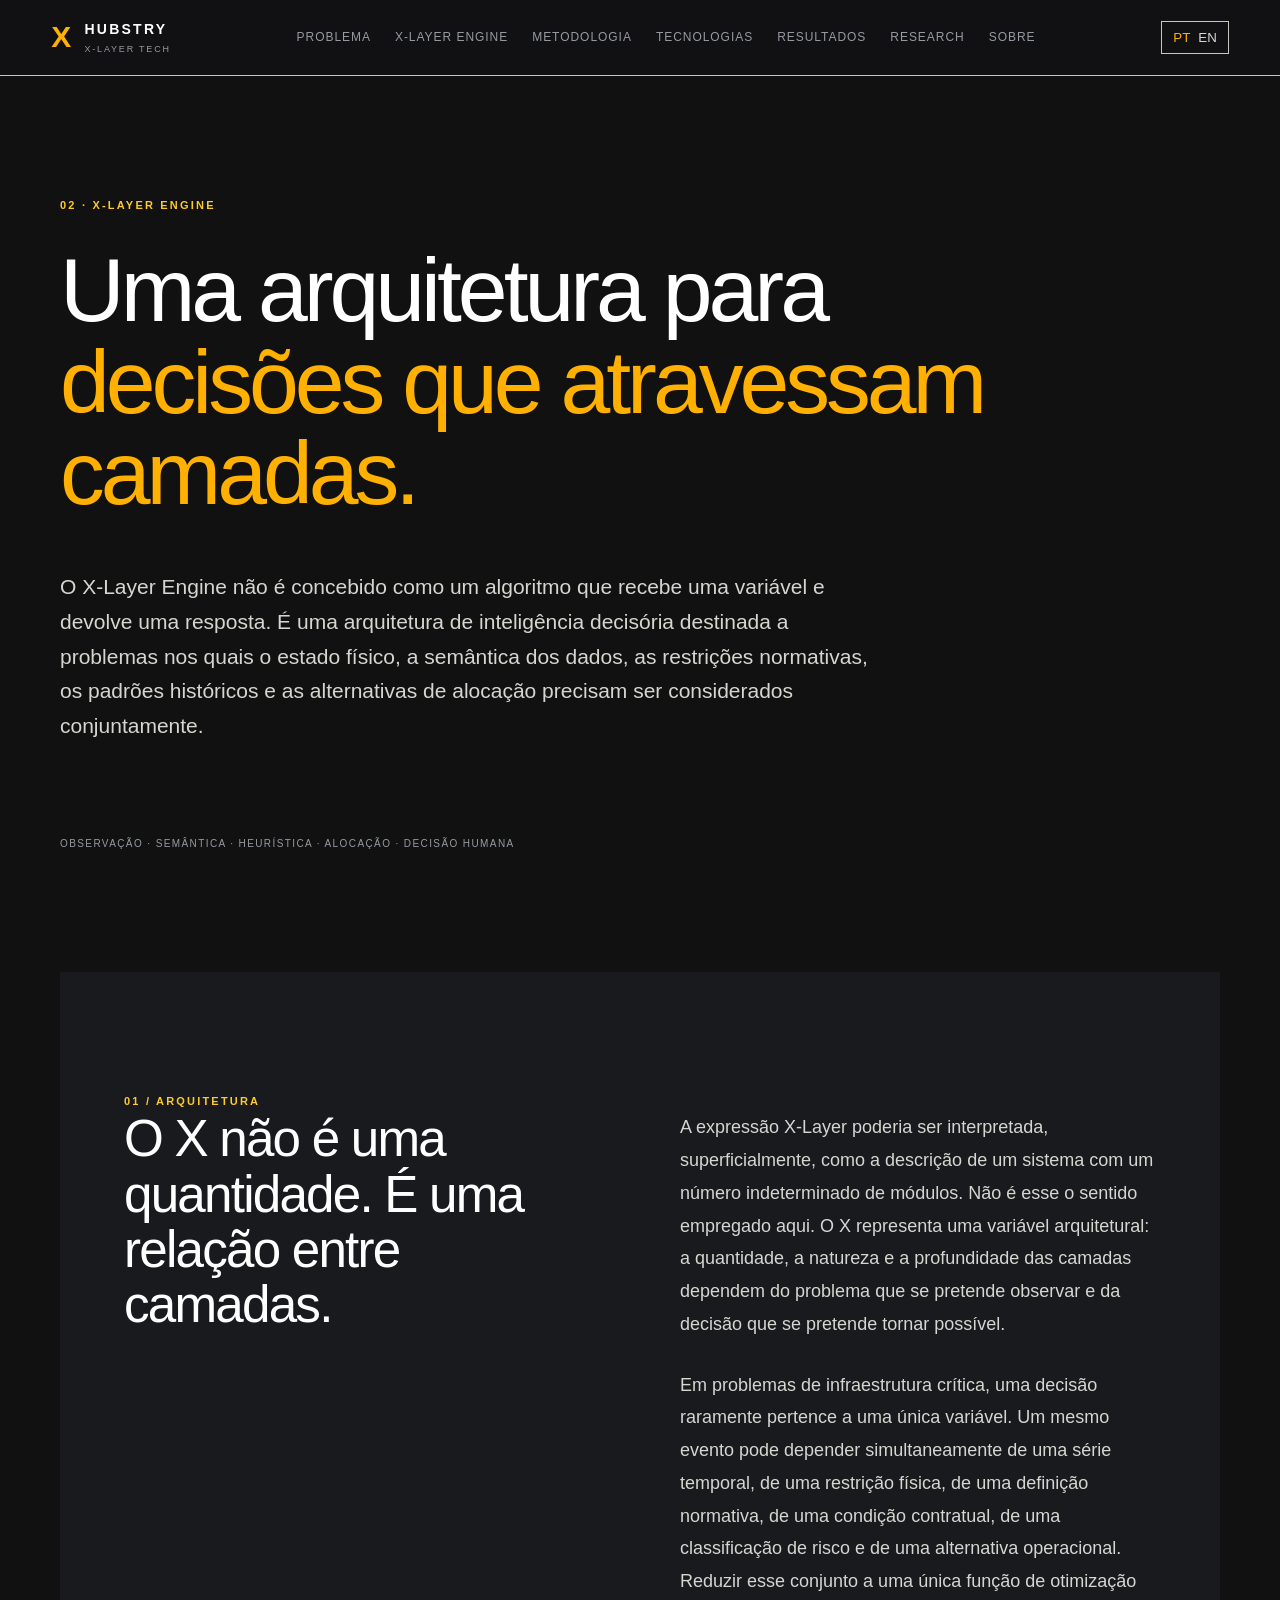
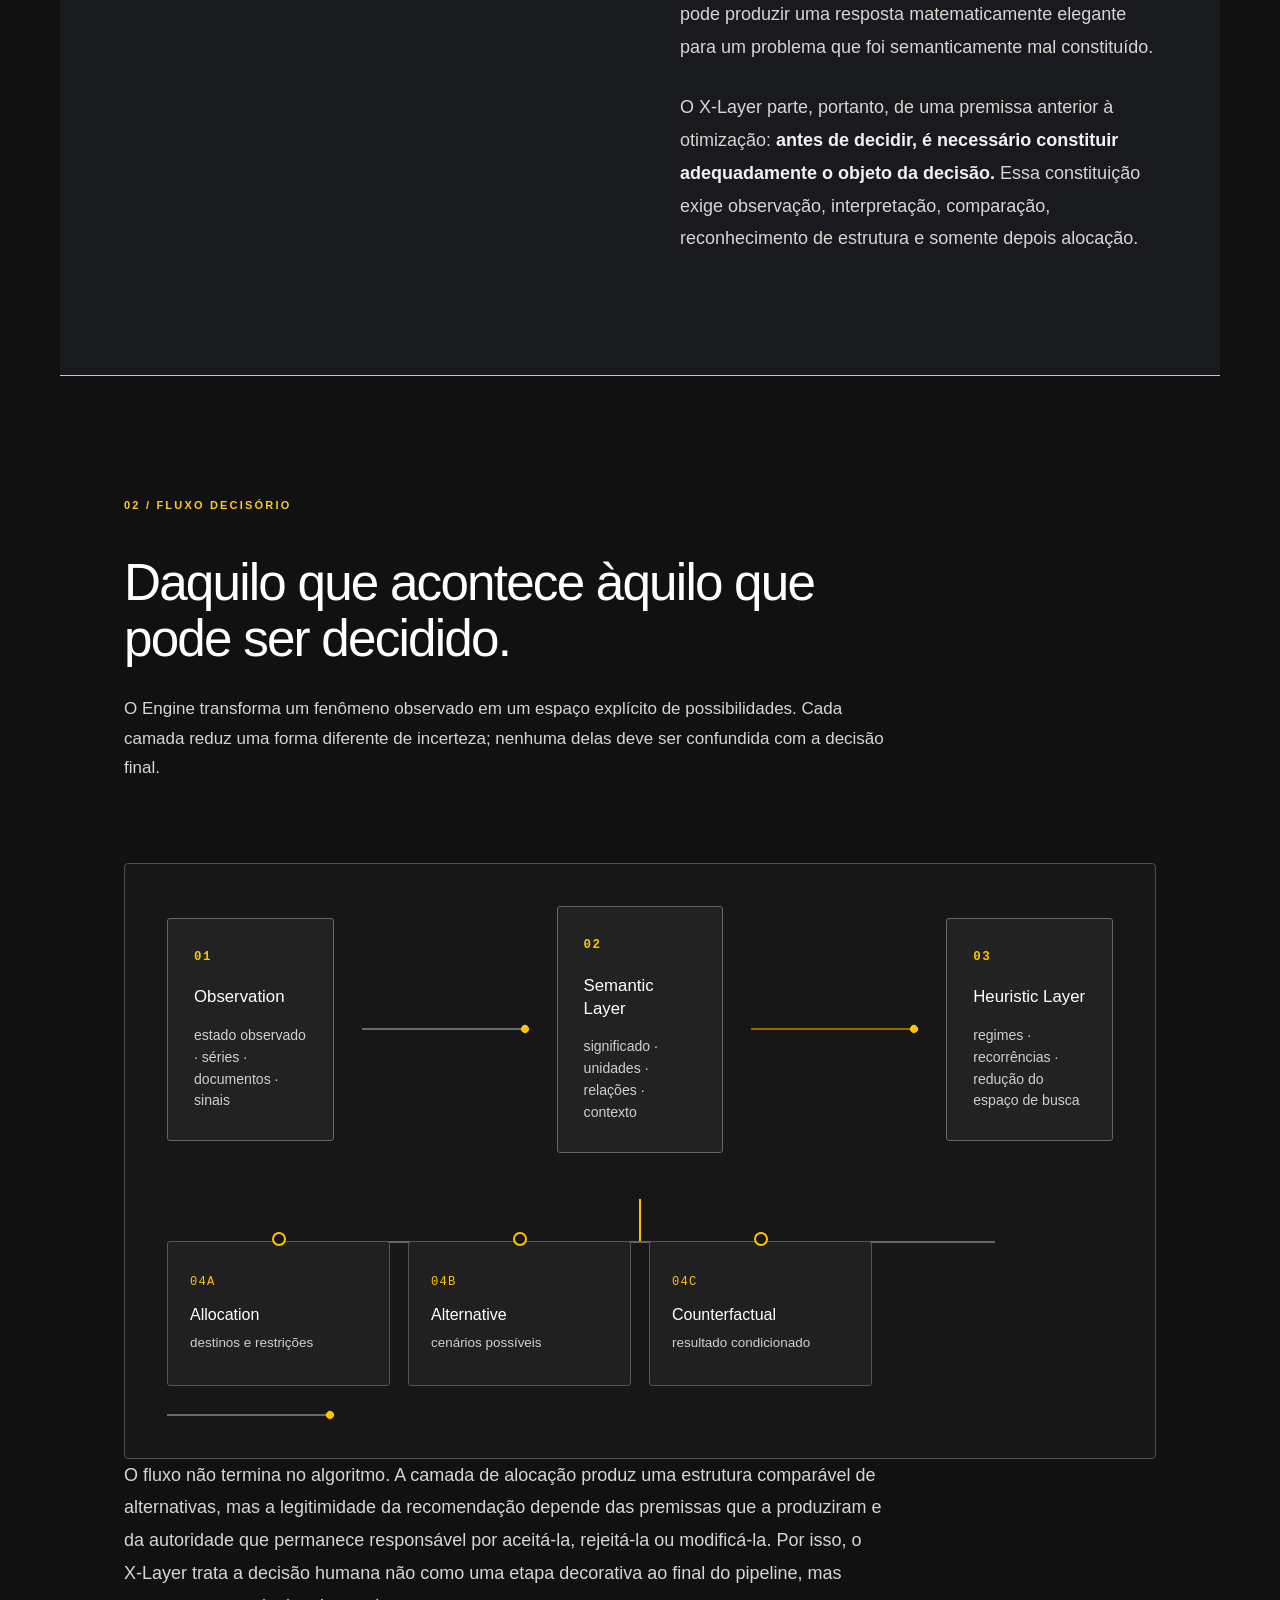
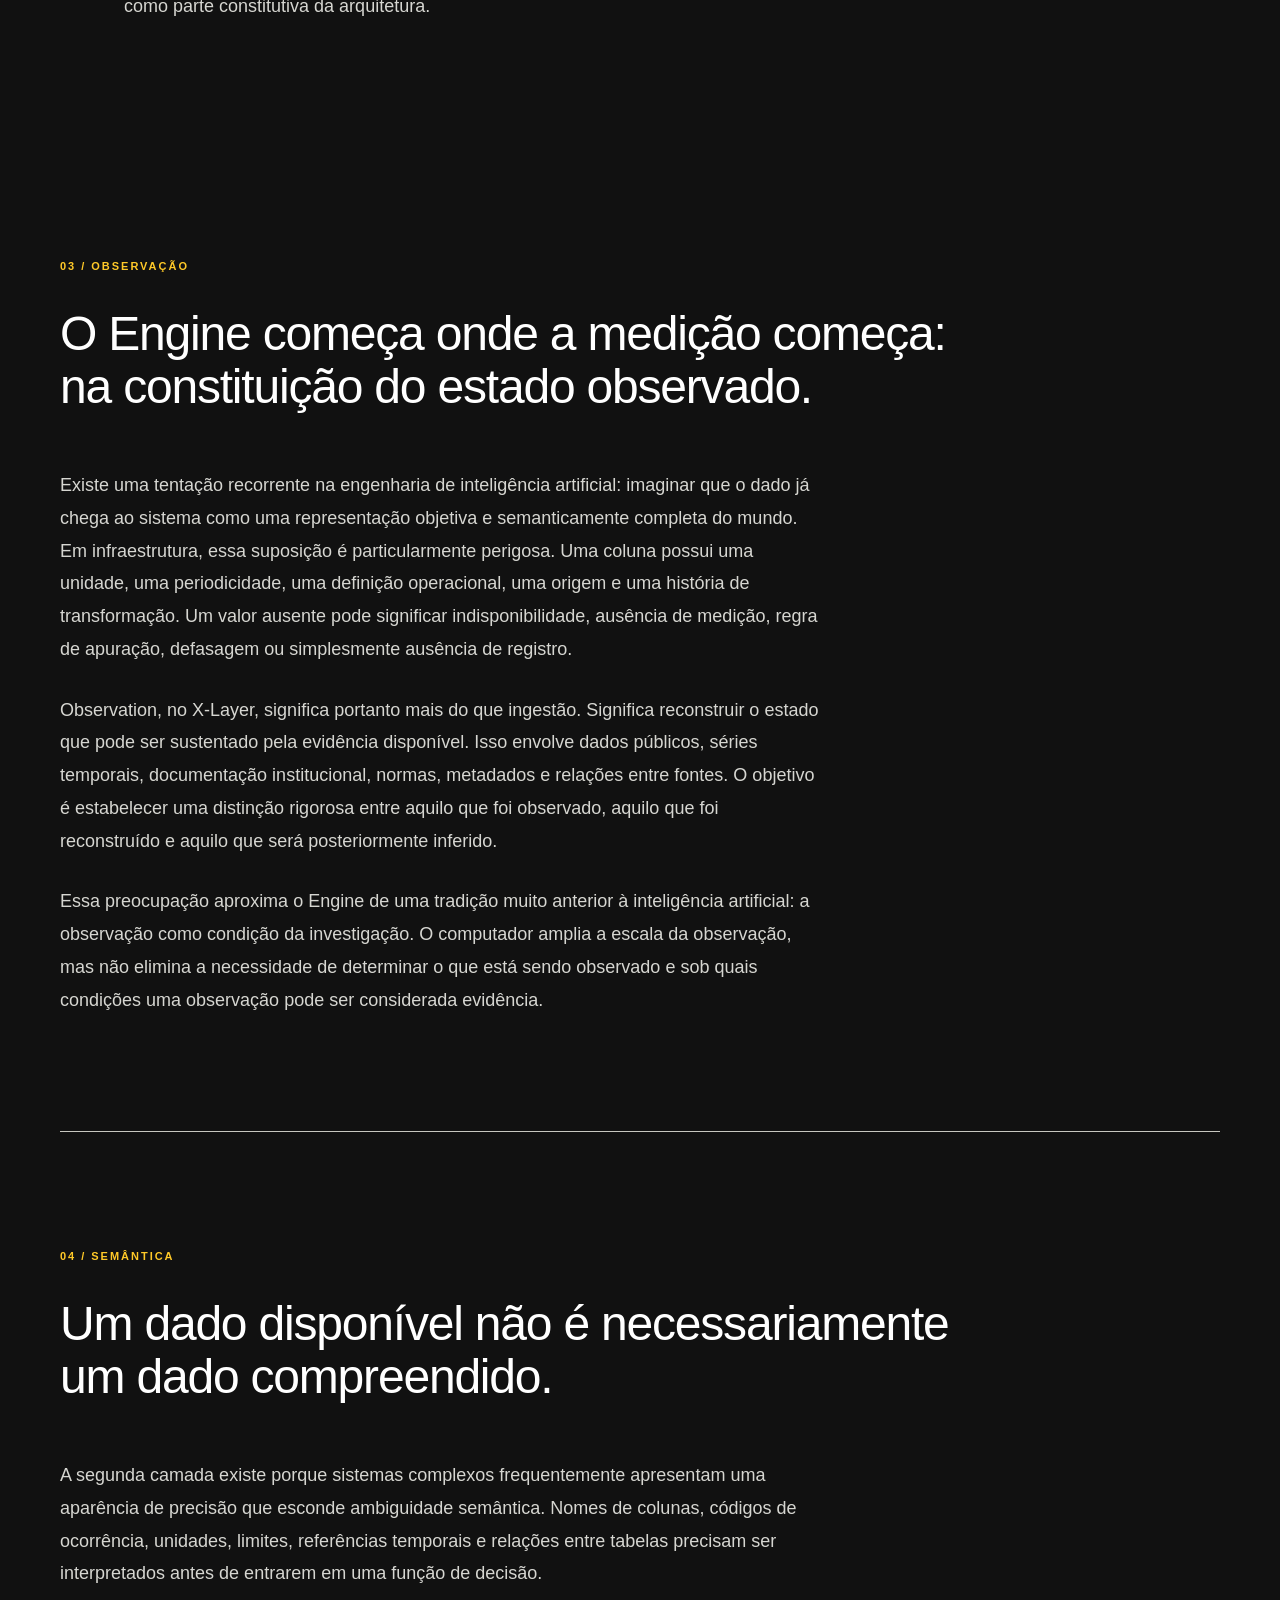
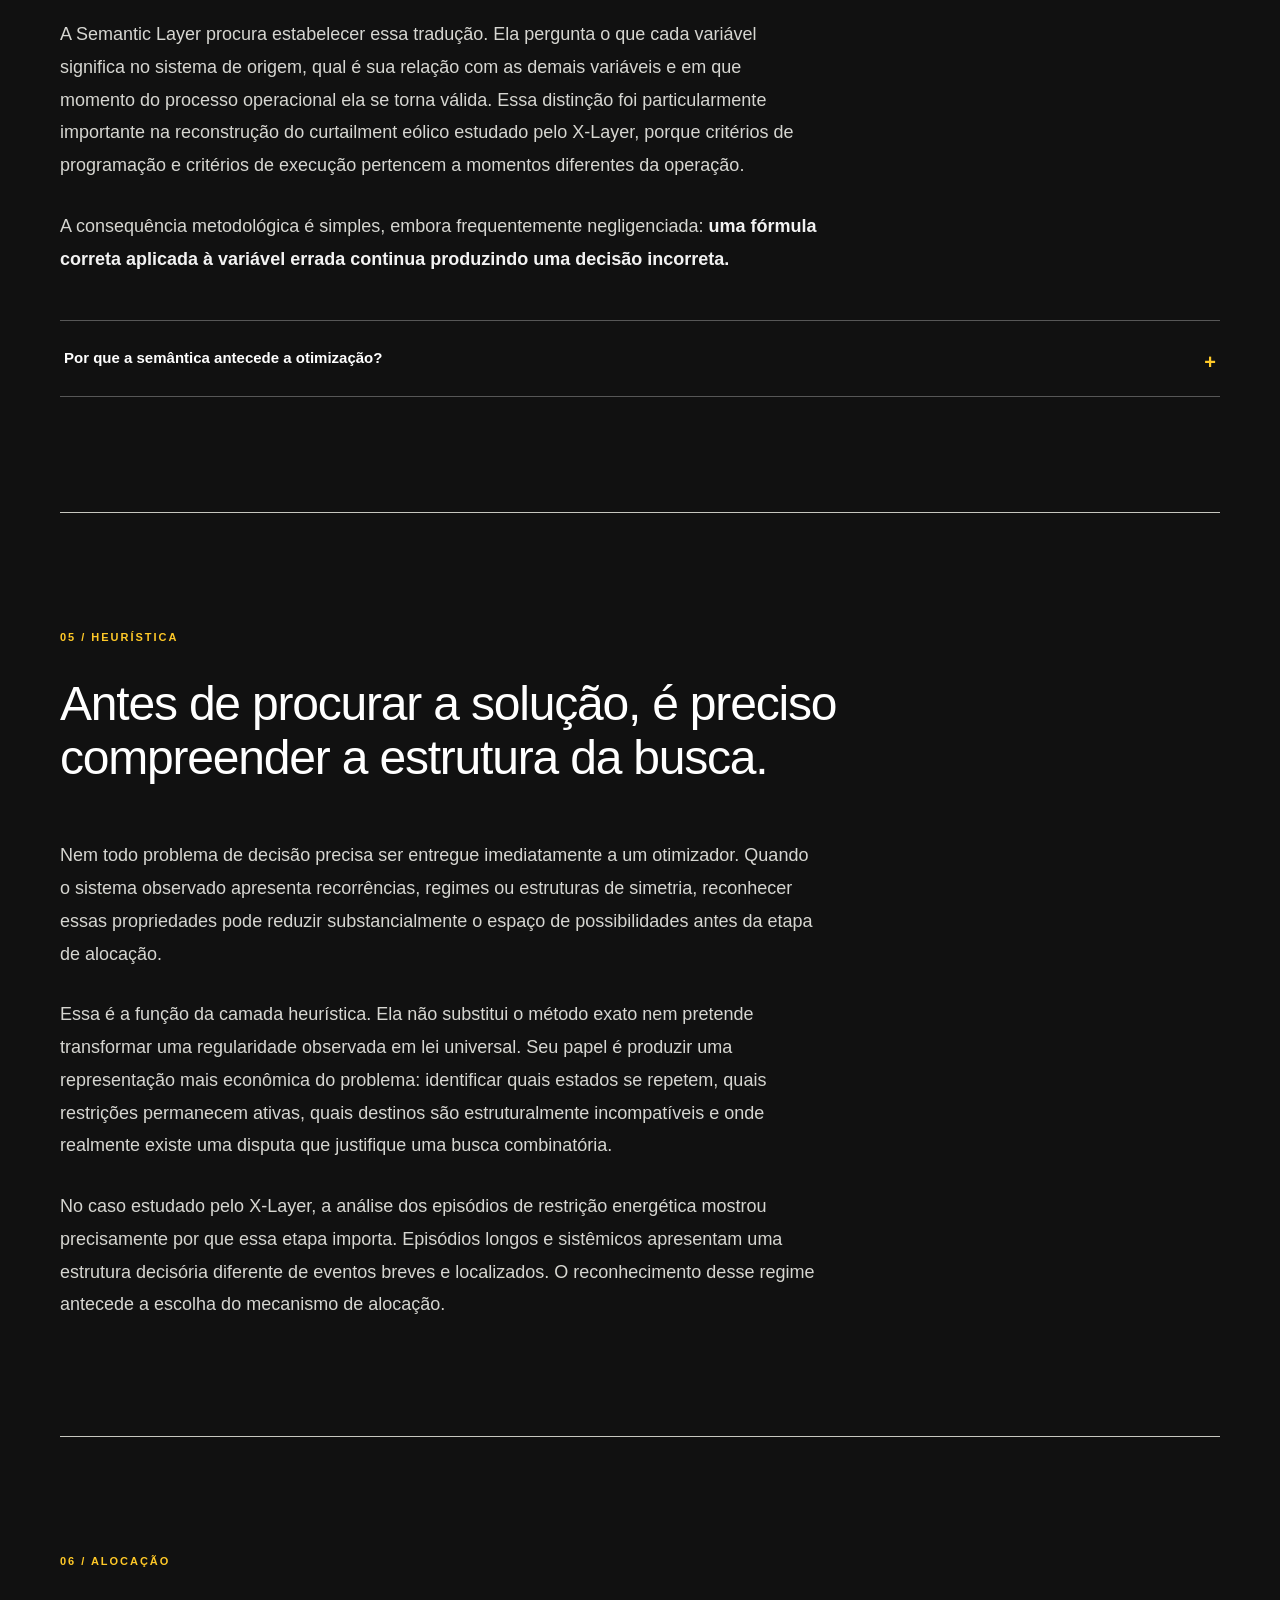
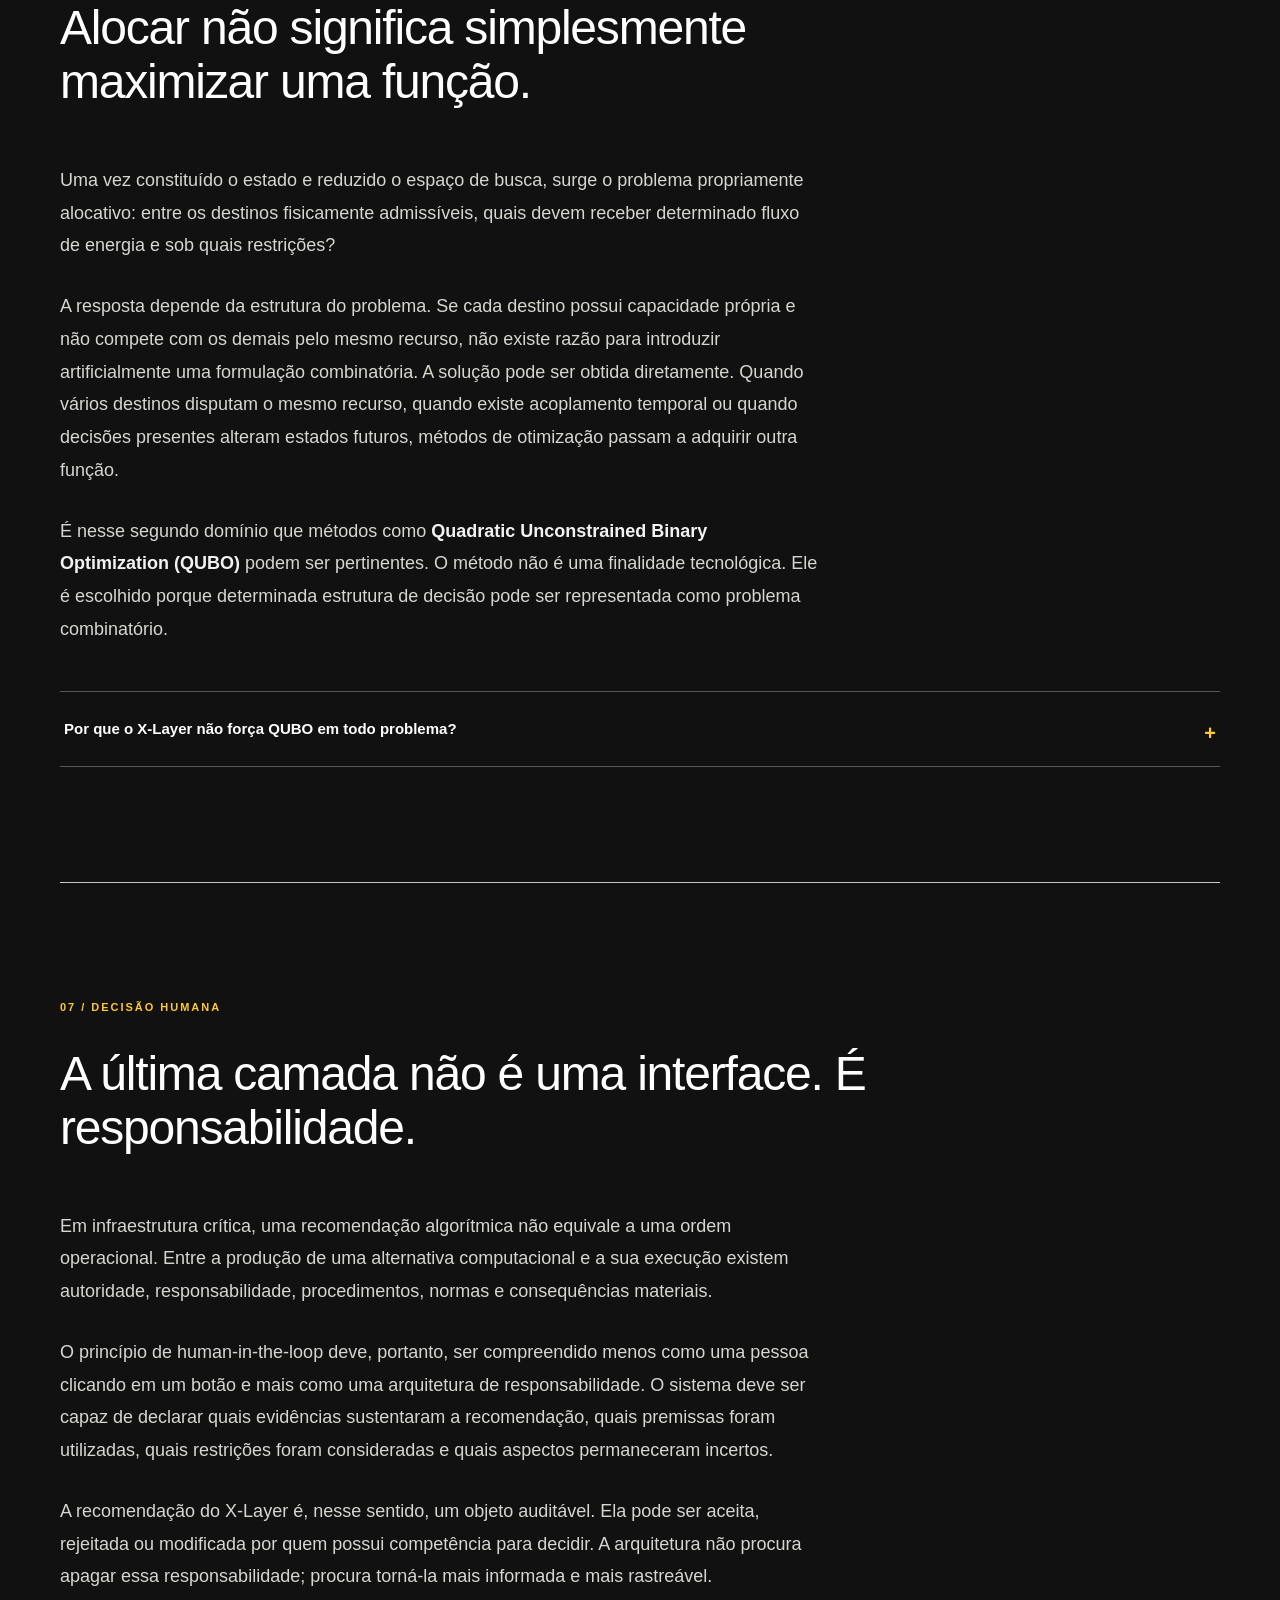
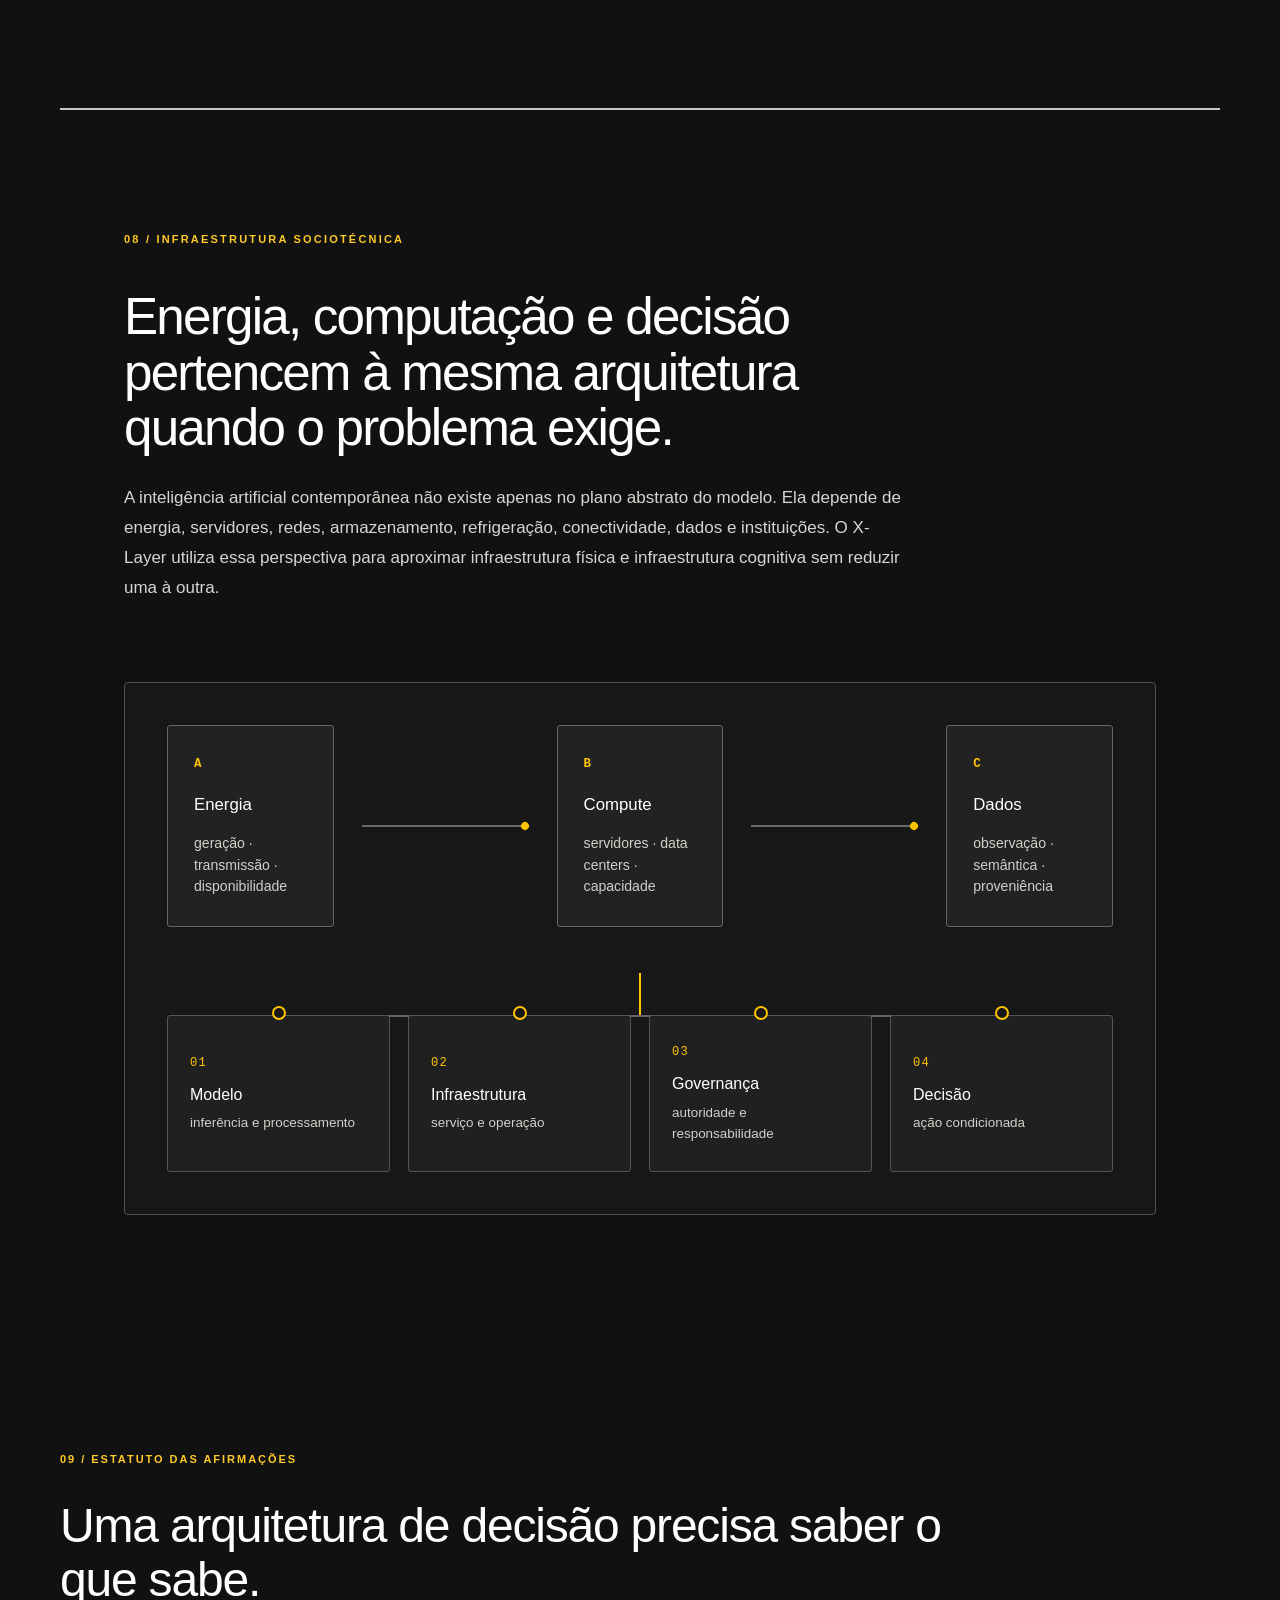
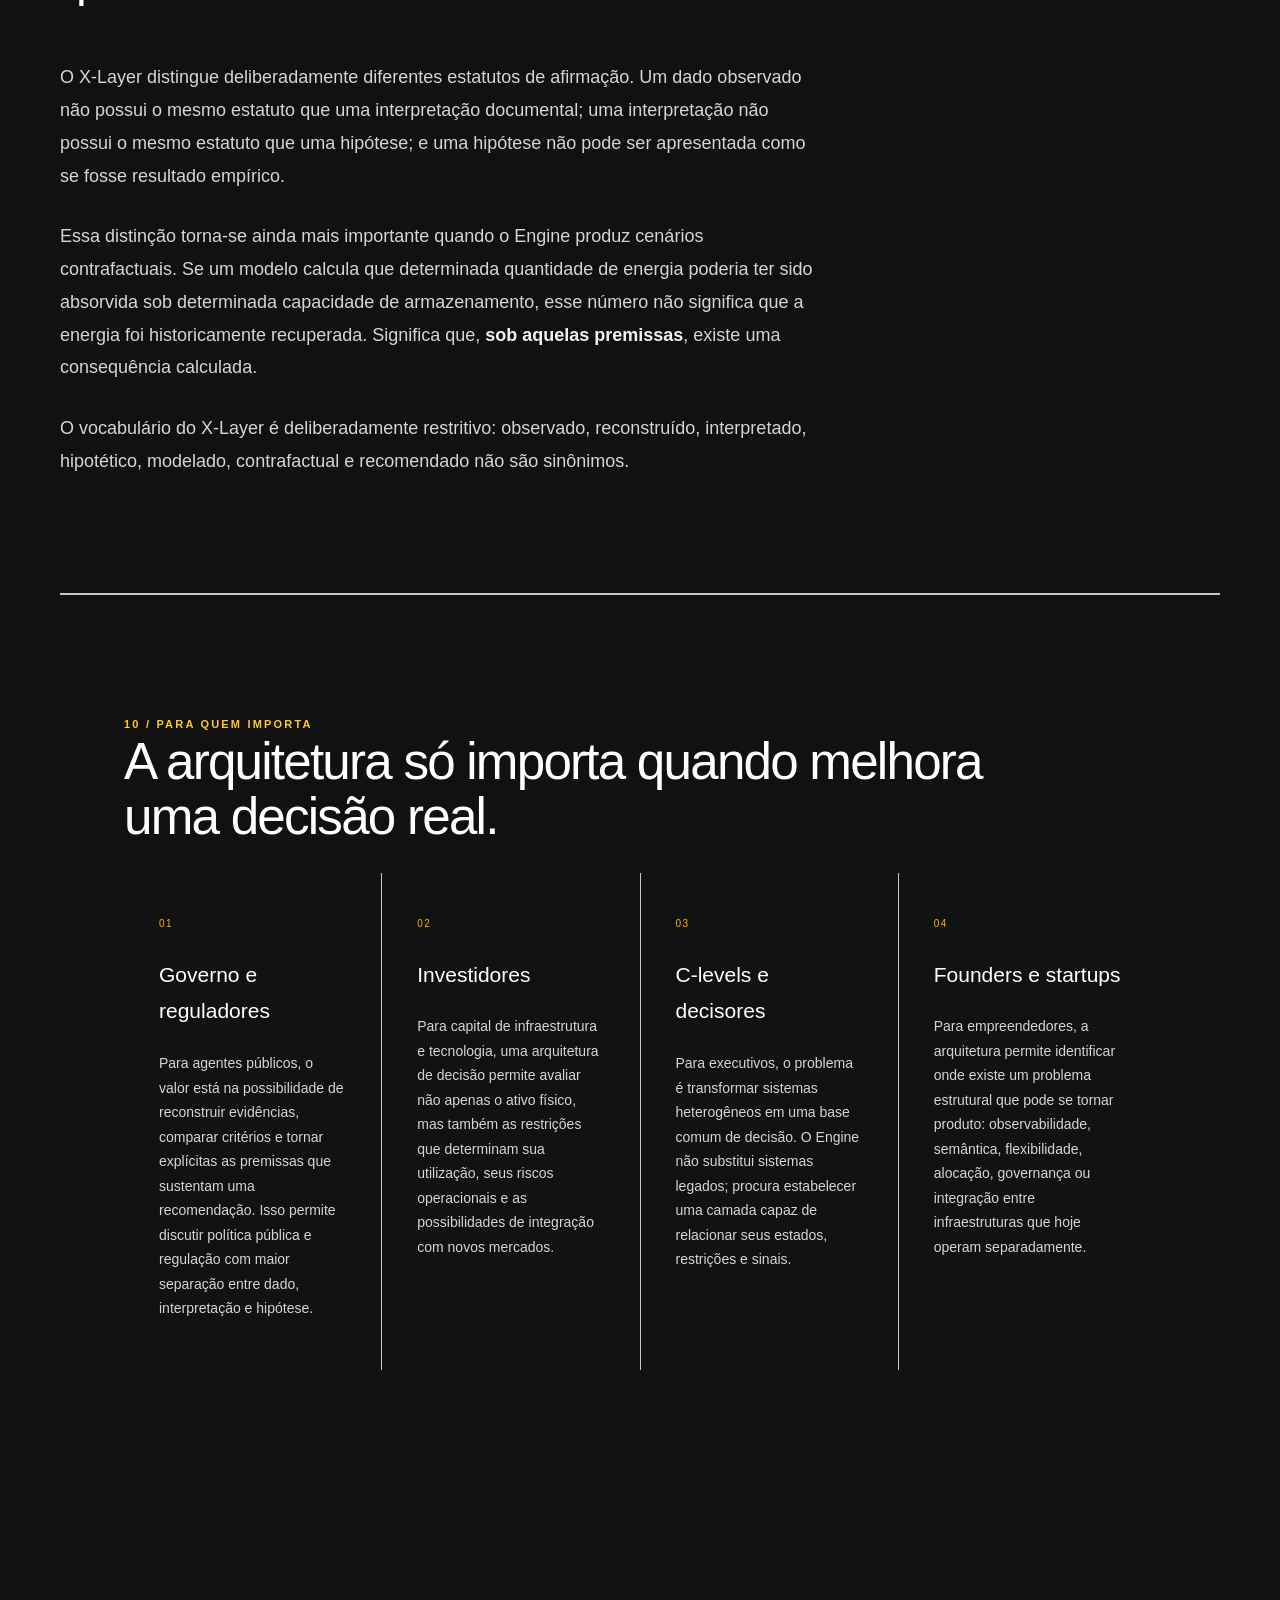
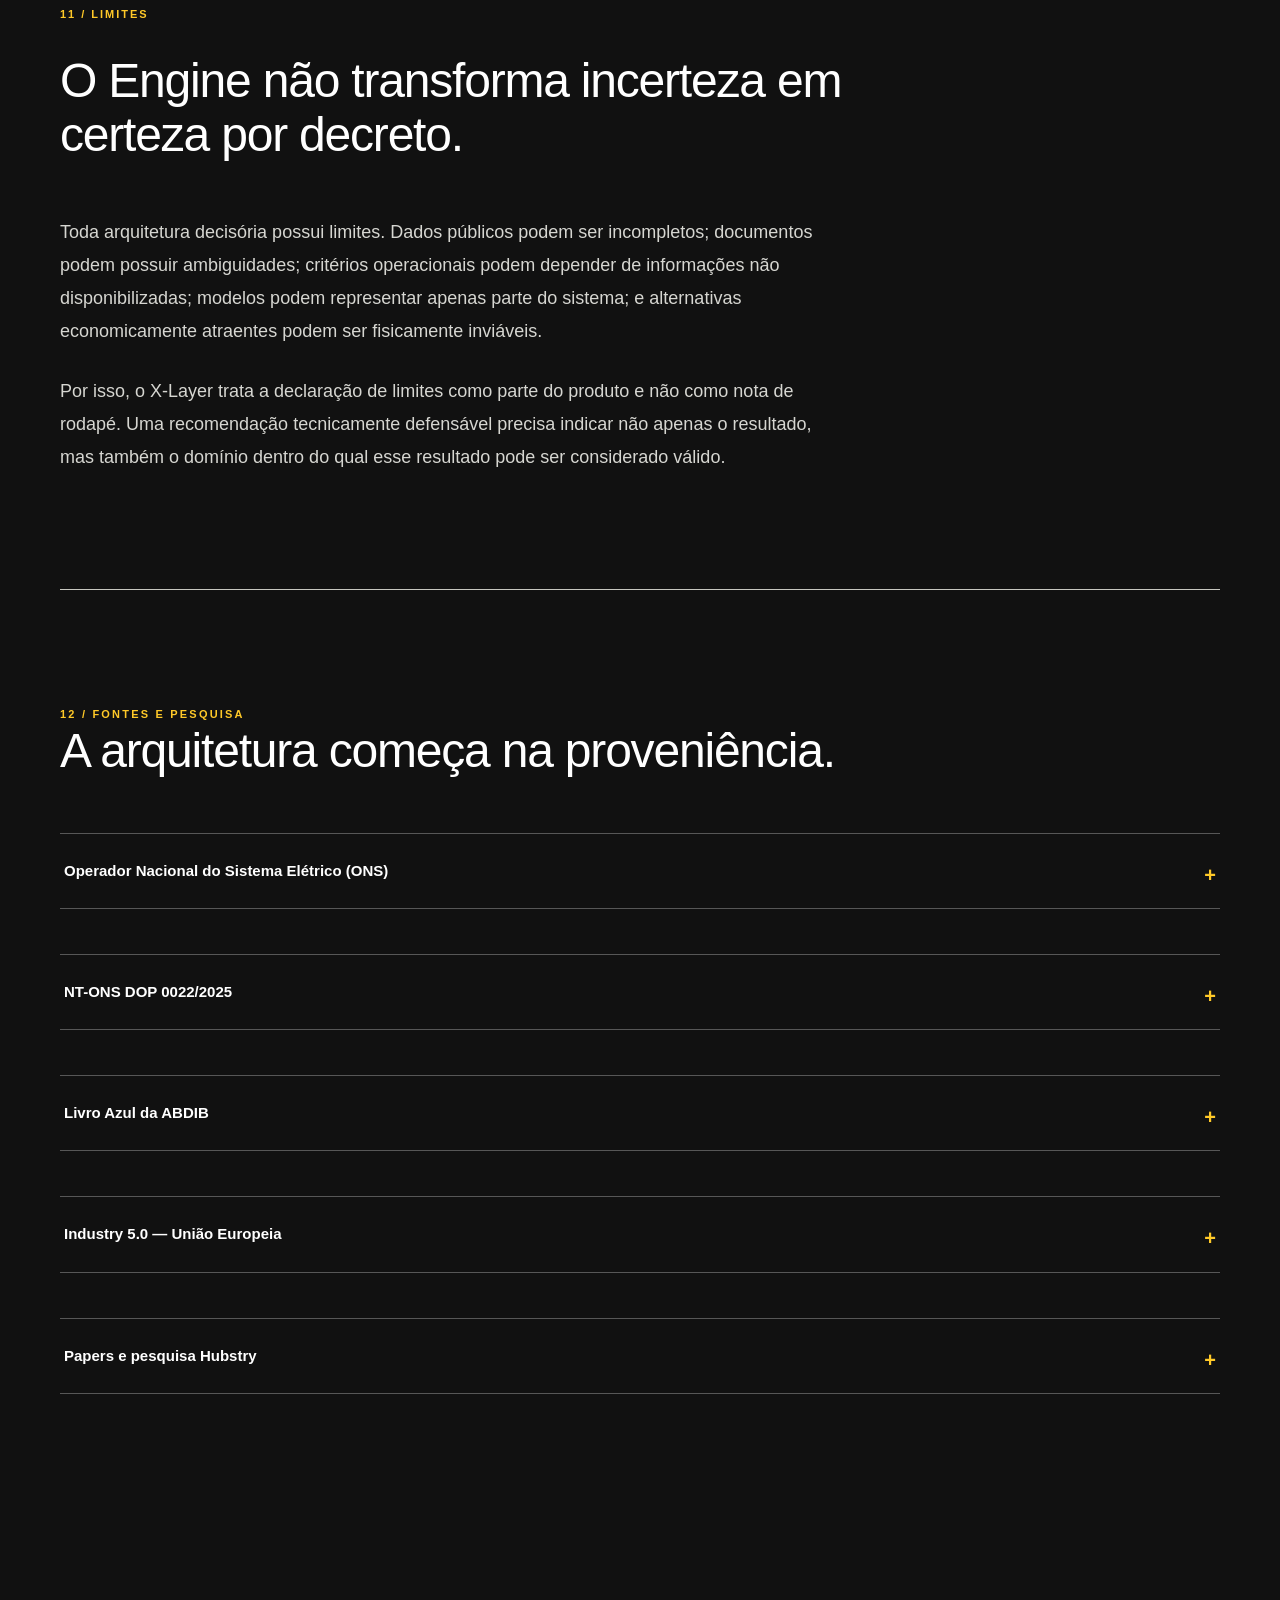
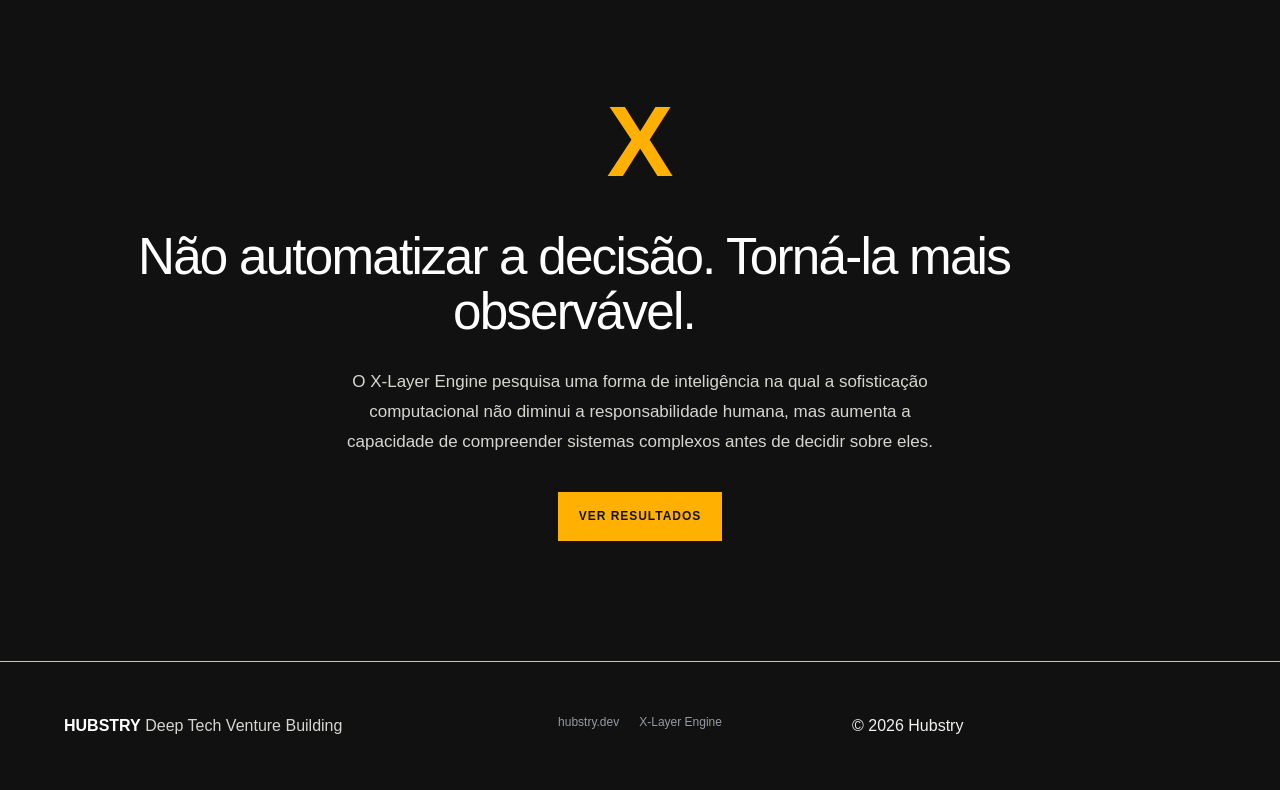
==== engine.html @ 58ec87c6 "Build X-Layer Tech editorial site" ====
﻿<!DOCTYPE html>
<html lang="pt-BR">
<head>
  <meta charset="UTF-8">
  <meta name="viewport" content="width=device-width, initial-scale=1.0">

  <title>X-Layer Engine | Hubstry X-Layer Tech</title>

  <meta name="description"
        content="X-Layer Engine: arquitetura de inteligência decisória para problemas físicos, regulatórios e infraestruturais complexos.">

  <link rel="stylesheet" href="css/style.css">
</head>

<body>

<header class="site-header">

  <a class="brand" href="index.html">
    <span class="brand-mark">X</span>
    <span>
      <strong>HUBSTRY</strong>
      <small>X-LAYER TECH</small>
    </span>
  </a>

  <nav>
    <a href="problema.html">Problema</a>
    <a href="engine.html">X-Layer Engine</a>
    <a href="metodologia.html">Metodologia</a>
    <a href="tecnologias.html">Tecnologias</a>
    <a href="resultados.html">Resultados</a>
    <a href="research.html">Research</a>
    <a href="sobre.html">Sobre</a>
  </nav>

  <button class="language-toggle" id="languageToggle" type="button"
          aria-label="Alternar idioma">
    <span class="active">PT</span>
    <span>EN</span>
  </button>

</header>


<main>

<section class="hero">

  <div class="hero-kicker">
    02 · X-LAYER ENGINE
  </div>

  <h1>
    Uma arquitetura para
    <em>decisões que atravessam camadas.</em>
  </h1>

  <p class="hero-lead">
    O X-Layer Engine não é concebido como um algoritmo que recebe uma
    variável e devolve uma resposta. É uma arquitetura de inteligência
    decisória destinada a problemas nos quais o estado físico, a semântica
    dos dados, as restrições normativas, os padrões históricos e as
    alternativas de alocação precisam ser considerados conjuntamente.
  </p>

  <div class="hero-note">
    OBSERVAÇÃO · SEMÂNTICA · HEURÍSTICA · ALOCAÇÃO · DECISÃO HUMANA
  </div>

</section>


<section class="prose-section">

  <div class="section-label">01 / ARQUITETURA</div>

  <div class="prose-grid">

    <div>
      <h2>
        O X não é uma quantidade.
        É uma relação entre camadas.
      </h2>
    </div>

    <div class="prose">

      <p>
        A expressão X-Layer poderia ser interpretada, superficialmente,
        como a descrição de um sistema com um número indeterminado de
        módulos. Não é esse o sentido empregado aqui. O X representa uma
        variável arquitetural: a quantidade, a natureza e a profundidade
        das camadas dependem do problema que se pretende observar e da
        decisão que se pretende tornar possível.
      </p>

      <p>
        Em problemas de infraestrutura crítica, uma decisão raramente
        pertence a uma única variável. Um mesmo evento pode depender
        simultaneamente de uma série temporal, de uma restrição física,
        de uma definição normativa, de uma condição contratual, de uma
        classificação de risco e de uma alternativa operacional. Reduzir
        esse conjunto a uma única função de otimização pode produzir uma
        resposta matematicamente elegante para um problema que foi
        semanticamente mal constituído.
      </p>

      <p>
        O X-Layer parte, portanto, de uma premissa anterior à otimização:
        <strong>antes de decidir, é necessário constituir adequadamente
        o objeto da decisão.</strong> Essa constituição exige observação,
        interpretação, comparação, reconhecimento de estrutura e somente
        depois alocação.
      </p>

    </div>

  </div>

</section>


<section class="diagram-section">

  <div class="section-label">02 / FLUXO DECISÓRIO</div>

  <div class="diagram-intro">

    <h2>
      Daquilo que acontece àquilo que pode ser decidido.
    </h2>

    <p>
      O Engine transforma um fenômeno observado em um espaço explícito de
      possibilidades. Cada camada reduz uma forma diferente de incerteza;
      nenhuma delas deve ser confundida com a decisão final.
    </p>

  </div>


  <div class="energy-graph">

    <div class="graph-node source">
      <span class="node-index">01</span>
      <strong>Observation</strong>
      <small>estado observado · séries · documentos · sinais</small>
    </div>

    <div class="graph-line">
      <span></span>
    </div>

    <div class="graph-node system">
      <span class="node-index">02</span>
      <strong>Semantic Layer</strong>
      <small>significado · unidades · relações · contexto</small>
    </div>

    <div class="graph-line">
      <span></span>
    </div>

    <div class="graph-node restriction">
      <span class="node-index">03</span>
      <strong>Heuristic Layer</strong>
      <small>regimes · recorrências · redução do espaço de busca</small>
    </div>

    <div class="graph-line restricted">
      <span></span>
    </div>

    <div class="graph-fork">

      <div class="fork-node">
        <span>04A</span>
        <strong>Allocation</strong>
        <small>destinos e restrições</small>
      </div>

      <div class="fork-node">
        <span>04B</span>
        <strong>Alternative</strong>
        <small>cenários possíveis</small>
      </div>

      <div class="fork-node">
        <span>04C</span>
        <strong>Counterfactual</strong>
        <small>resultado condicionado</small>
      </div>

    </div>

  </div>


  <div class="prose">

    <p>
      O fluxo não termina no algoritmo. A camada de alocação produz uma
      estrutura comparável de alternativas, mas a legitimidade da
      recomendação depende das premissas que a produziram e da autoridade
      que permanece responsável por aceitá-la, rejeitá-la ou modificá-la.
      Por isso, o X-Layer trata a decisão humana não como uma etapa
      decorativa ao final do pipeline, mas como parte constitutiva da
      arquitetura.
    </p>

  </div>

</section>


<section class="essay-section">

  <div class="essay-index">03 / OBSERVAÇÃO</div>

  <h2>
    O Engine começa onde a medição começa:
    na constituição do estado observado.
  </h2>

  <div class="prose">

    <p>
      Existe uma tentação recorrente na engenharia de inteligência
      artificial: imaginar que o dado já chega ao sistema como uma
      representação objetiva e semanticamente completa do mundo. Em
      infraestrutura, essa suposição é particularmente perigosa. Uma
      coluna possui uma unidade, uma periodicidade, uma definição
      operacional, uma origem e uma história de transformação. Um valor
      ausente pode significar indisponibilidade, ausência de medição,
      regra de apuração, defasagem ou simplesmente ausência de registro.
    </p>

    <p>
      Observation, no X-Layer, significa portanto mais do que ingestão.
      Significa reconstruir o estado que pode ser sustentado pela evidência
      disponível. Isso envolve dados públicos, séries temporais,
      documentação institucional, normas, metadados e relações entre
      fontes. O objetivo é estabelecer uma distinção rigorosa entre aquilo
      que foi observado, aquilo que foi reconstruído e aquilo que será
      posteriormente inferido.
    </p>

    <p>
      Essa preocupação aproxima o Engine de uma tradição muito anterior à
      inteligência artificial: a observação como condição da investigação.
      O computador amplia a escala da observação, mas não elimina a
      necessidade de determinar o que está sendo observado e sob quais
      condições uma observação pode ser considerada evidência.
    </p>

  </div>

</section>


<section class="essay-section">

  <div class="essay-index">04 / SEMÂNTICA</div>

  <h2>
    Um dado disponível não é necessariamente
    um dado compreendido.
  </h2>

  <div class="prose">

    <p>
      A segunda camada existe porque sistemas complexos frequentemente
      apresentam uma aparência de precisão que esconde ambiguidade
      semântica. Nomes de colunas, códigos de ocorrência, unidades,
      limites, referências temporais e relações entre tabelas precisam ser
      interpretados antes de entrarem em uma função de decisão.
    </p>

    <p>
      A Semantic Layer procura estabelecer essa tradução. Ela pergunta o
      que cada variável significa no sistema de origem, qual é sua relação
      com as demais variáveis e em que momento do processo operacional ela
      se torna válida. Essa distinção foi particularmente importante na
      reconstrução do curtailment eólico estudado pelo X-Layer, porque
      critérios de programação e critérios de execução pertencem a
      momentos diferentes da operação.
    </p>

    <p>
      A consequência metodológica é simples, embora frequentemente
      negligenciada: <strong>uma fórmula correta aplicada à variável
      errada continua produzindo uma decisão incorreta.</strong>
    </p>

  </div>

  <details class="editorial-accordion">
    <summary>Por que a semântica antecede a otimização?</summary>
    <div class="accordion-content">
      <p>
        Porque a otimização pressupõe que o espaço de estados já esteja
        corretamente constituído. Se uma variável de disponibilidade,
        geração, limite ou referência temporal for interpretada de forma
        incorreta, o algoritmo pode produzir uma solução perfeitamente
        consistente dentro de uma representação que não corresponde ao
        fenômeno real.
      </p>
    </div>
  </details>

</section>


<section class="essay-section">

  <div class="essay-index">05 / HEURÍSTICA</div>

  <h2>
    Antes de procurar a solução,
    é preciso compreender a estrutura da busca.
  </h2>

  <div class="prose">

    <p>
      Nem todo problema de decisão precisa ser entregue imediatamente a um
      otimizador. Quando o sistema observado apresenta recorrências,
      regimes ou estruturas de simetria, reconhecer essas propriedades
      pode reduzir substancialmente o espaço de possibilidades antes da
      etapa de alocação.
    </p>

    <p>
      Essa é a função da camada heurística. Ela não substitui o método
      exato nem pretende transformar uma regularidade observada em lei
      universal. Seu papel é produzir uma representação mais econômica do
      problema: identificar quais estados se repetem, quais restrições
      permanecem ativas, quais destinos são estruturalmente incompatíveis
      e onde realmente existe uma disputa que justifique uma busca
      combinatória.
    </p>

    <p>
      No caso estudado pelo X-Layer, a análise dos episódios de restrição
      energética mostrou precisamente por que essa etapa importa. Episódios
      longos e sistêmicos apresentam uma estrutura decisória diferente de
      eventos breves e localizados. O reconhecimento desse regime antecede
      a escolha do mecanismo de alocação.
    </p>

  </div>

</section>


<section class="essay-section">

  <div class="essay-index">06 / ALOCAÇÃO</div>

  <h2>
    Alocar não significa simplesmente
    maximizar uma função.
  </h2>

  <div class="prose">

    <p>
      Uma vez constituído o estado e reduzido o espaço de busca, surge o
      problema propriamente alocativo: entre os destinos fisicamente
      admissíveis, quais devem receber determinado fluxo de energia e sob
      quais restrições?
    </p>

    <p>
      A resposta depende da estrutura do problema. Se cada destino possui
      capacidade própria e não compete com os demais pelo mesmo recurso,
      não existe razão para introduzir artificialmente uma formulação
      combinatória. A solução pode ser obtida diretamente. Quando vários
      destinos disputam o mesmo recurso, quando existe acoplamento
      temporal ou quando decisões presentes alteram estados futuros,
      métodos de otimização passam a adquirir outra função.
    </p>

    <p>
      É nesse segundo domínio que métodos como
      <strong>Quadratic Unconstrained Binary Optimization (QUBO)</strong>
      podem ser pertinentes. O método não é uma finalidade tecnológica.
      Ele é escolhido porque determinada estrutura de decisão pode ser
      representada como problema combinatório.
    </p>

  </div>

  <details class="editorial-accordion">
    <summary>Por que o X-Layer não força QUBO em todo problema?</summary>
    <div class="accordion-content">
      <p>
        Porque utilizar uma técnica mais sofisticada do que o problema
        exige não aumenta a qualidade da decisão. No recorte de destinos
        co-localizados estudado até aqui, a ausência de disputa combinatória
        torna a solução direta suficiente. QUBO permanece reservado para
        estruturas nas quais exista efetivamente uma competição entre
        alternativas, acoplamento temporal ou restrição compartilhada.
      </p>
    </div>
  </details>

</section>


<section class="essay-section">

  <div class="essay-index">07 / DECISÃO HUMANA</div>

  <h2>
    A última camada não é uma interface.
    É responsabilidade.
  </h2>

  <div class="prose">

    <p>
      Em infraestrutura crítica, uma recomendação algorítmica não equivale
      a uma ordem operacional. Entre a produção de uma alternativa
      computacional e a sua execução existem autoridade, responsabilidade,
      procedimentos, normas e consequências materiais.
    </p>

    <p>
      O princípio de human-in-the-loop deve, portanto, ser compreendido
      menos como uma pessoa clicando em um botão e mais como uma arquitetura
      de responsabilidade. O sistema deve ser capaz de declarar quais
      evidências sustentaram a recomendação, quais premissas foram
      utilizadas, quais restrições foram consideradas e quais aspectos
      permaneceram incertos.
    </p>

    <p>
      A recomendação do X-Layer é, nesse sentido, um objeto auditável.
      Ela pode ser aceita, rejeitada ou modificada por quem possui
      competência para decidir. A arquitetura não procura apagar essa
      responsabilidade; procura torná-la mais informada e mais
      rastreável.
    </p>

  </div>

</section>


<section class="diagram-section">

  <div class="section-label">08 / INFRAESTRUTURA SOCIOTÉCNICA</div>

  <div class="diagram-intro">

    <h2>
      Energia, computação e decisão pertencem
      à mesma arquitetura quando o problema exige.
    </h2>

    <p>
      A inteligência artificial contemporânea não existe apenas no plano
      abstrato do modelo. Ela depende de energia, servidores, redes,
      armazenamento, refrigeração, conectividade, dados e instituições.
      O X-Layer utiliza essa perspectiva para aproximar infraestrutura
      física e infraestrutura cognitiva sem reduzir uma à outra.
    </p>

  </div>

  <div class="energy-graph">

    <div class="graph-node source">
      <span class="node-index">A</span>
      <strong>Energia</strong>
      <small>geração · transmissão · disponibilidade</small>
    </div>

    <div class="graph-line">
      <span></span>
    </div>

    <div class="graph-node system">
      <span class="node-index">B</span>
      <strong>Compute</strong>
      <small>servidores · data centers · capacidade</small>
    </div>

    <div class="graph-line">
      <span></span>
    </div>

    <div class="graph-node restriction">
      <span class="node-index">C</span>
      <strong>Dados</strong>
      <small>observação · semântica · proveniência</small>
    </div>

    <div class="graph-fork">

      <div class="fork-node">
        <span>01</span>
        <strong>Modelo</strong>
        <small>inferência e processamento</small>
      </div>

      <div class="fork-node">
        <span>02</span>
        <strong>Infraestrutura</strong>
        <small>serviço e operação</small>
      </div>

      <div class="fork-node">
        <span>03</span>
        <strong>Governança</strong>
        <small>autoridade e responsabilidade</small>
      </div>

      <div class="fork-node">
        <span>04</span>
        <strong>Decisão</strong>
        <small>ação condicionada</small>
      </div>

    </div>

  </div>

</section>


<section class="essay-section">

  <div class="essay-index">09 / ESTATUTO DAS AFIRMAÇÕES</div>

  <h2>
    Uma arquitetura de decisão precisa saber
    o que sabe.
  </h2>

  <div class="prose">

    <p>
      O X-Layer distingue deliberadamente diferentes estatutos de
      afirmação. Um dado observado não possui o mesmo estatuto que uma
      interpretação documental; uma interpretação não possui o mesmo
      estatuto que uma hipótese; e uma hipótese não pode ser apresentada
      como se fosse resultado empírico.
    </p>

    <p>
      Essa distinção torna-se ainda mais importante quando o Engine produz
      cenários contrafactuais. Se um modelo calcula que determinada
      quantidade de energia poderia ter sido absorvida sob determinada
      capacidade de armazenamento, esse número não significa que a energia
      foi historicamente recuperada. Significa que, <strong>sob aquelas
      premissas</strong>, existe uma consequência calculada.
    </p>

    <p>
      O vocabulário do X-Layer é deliberadamente restritivo: observado,
      reconstruído, interpretado, hipotético, modelado, contrafactual e
      recomendado não são sinônimos.
    </p>

  </div>

</section>


<section class="stakeholders-section">

  <div class="section-label">10 / PARA QUEM IMPORTA</div>

  <h2>
    A arquitetura só importa quando
    melhora uma decisão real.
  </h2>

  <div class="stakeholder-grid">

    <article class="signal-card">
      <span class="signal-number">01</span>
      <h3>Governo e reguladores</h3>
      <p>
        Para agentes públicos, o valor está na possibilidade de reconstruir
        evidências, comparar critérios e tornar explícitas as premissas que
        sustentam uma recomendação. Isso permite discutir política pública
        e regulação com maior separação entre dado, interpretação e hipótese.
      </p>
    </article>

    <article class="signal-card">
      <span class="signal-number">02</span>
      <h3>Investidores</h3>
      <p>
        Para capital de infraestrutura e tecnologia, uma arquitetura de
        decisão permite avaliar não apenas o ativo físico, mas também as
        restrições que determinam sua utilização, seus riscos operacionais
        e as possibilidades de integração com novos mercados.
      </p>
    </article>

    <article class="signal-card">
      <span class="signal-number">03</span>
      <h3>C-levels e decisores</h3>
      <p>
        Para executivos, o problema é transformar sistemas heterogêneos em
        uma base comum de decisão. O Engine não substitui sistemas legados;
        procura estabelecer uma camada capaz de relacionar seus estados,
        restrições e sinais.
      </p>
    </article>

    <article class="signal-card">
      <span class="signal-number">04</span>
      <h3>Founders e startups</h3>
      <p>
        Para empreendedores, a arquitetura permite identificar onde existe
        um problema estrutural que pode se tornar produto: observabilidade,
        semântica, flexibilidade, alocação, governança ou integração entre
        infraestruturas que hoje operam separadamente.
      </p>
    </article>

  </div>

</section>


<section class="essay-section">

  <div class="essay-index">11 / LIMITES</div>

  <h2>
    O Engine não transforma incerteza
    em certeza por decreto.
  </h2>

  <div class="prose">

    <p>
      Toda arquitetura decisória possui limites. Dados públicos podem ser
      incompletos; documentos podem possuir ambiguidades; critérios
      operacionais podem depender de informações não disponibilizadas;
      modelos podem representar apenas parte do sistema; e alternativas
      economicamente atraentes podem ser fisicamente inviáveis.
    </p>

    <p>
      Por isso, o X-Layer trata a declaração de limites como parte do
      produto e não como nota de rodapé. Uma recomendação tecnicamente
      defensável precisa indicar não apenas o resultado, mas também o
      domínio dentro do qual esse resultado pode ser considerado válido.
    </p>

  </div>

</section>


<section class="sources-section">

  <div class="section-label">12 / FONTES E PESQUISA</div>

  <h2>
    A arquitetura começa na proveniência.
  </h2>

  <details class="editorial-accordion">
    <summary>Operador Nacional do Sistema Elétrico (ONS)</summary>
    <div class="accordion-content">
      <p>
        Dados públicos e documentação operacional do ONS constituem a base
        empírica do estudo de curtailment utilizado para desenvolver e
        testar o Observation Engine.
      </p>
    </div>
  </details>

  <details class="editorial-accordion">
    <summary>NT-ONS DOP 0022/2025</summary>
    <div class="accordion-content">
      <p>
        A Nota Técnica ONS DOP 0022/2025 é utilizada como referência para
        distinguir critérios de programação e critérios de execução e para
        estabelecer o baseline normativo adotado no estudo.
      </p>
    </div>
  </details>

  <details class="editorial-accordion">
    <summary>Livro Azul da ABDIB</summary>
    <div class="accordion-content">
      <p>
        O Livro Azul da Associação Brasileira da Infraestrutura e
        Indústrias de Base (ABDIB) é utilizado como fonte pública de
        inteligência sobre infraestrutura, investimento e governança.
      </p>
    </div>
  </details>

  <details class="editorial-accordion">
    <summary>Industry 5.0 — União Europeia</summary>
    <div class="accordion-content">
      <p>
        Documentos da União Europeia sobre Industry 5.0 fornecem referência
        para a discussão de sistemas industriais centrados no ser humano,
        sustentabilidade e resiliência.
      </p>
    </div>
  </details>

  <details class="editorial-accordion">
    <summary>Papers e pesquisa Hubstry</summary>
    <div class="accordion-content">
      <p>
        A pesquisa do X-Layer dialoga com trabalhos publicados pela Hubstry
        sobre infraestrutura, inteligência artificial, energia, protocolos,
        otimização e governança tecnológica.
      </p>
    </div>
  </details>

</section>


<section class="closing-section">

  <div class="closing-mark">X</div>

  <h2>
    Não automatizar a decisão.
    Torná-la mais observável.
  </h2>

  <p>
    O X-Layer Engine pesquisa uma forma de inteligência na qual a
    sofisticação computacional não diminui a responsabilidade humana,
    mas aumenta a capacidade de compreender sistemas complexos antes
    de decidir sobre eles.
  </p>

  <a class="button primary" href="resultados.html">
    Ver resultados
  </a>

</section>

</main>


<footer class="site-footer">

  <div>
    <strong>HUBSTRY</strong>
    <span>Deep Tech Venture Building</span>
  </div>

  <div class="footer-links">
    <a href="https://www.hubstry.dev" target="_blank" rel="noopener">
      hubstry.dev
    </a>

    <a href="https://github.com/Hubstry-DeepTech/hubstry-xlayer-engine"
       target="_blank" rel="noopener">
      X-Layer Engine
    </a>
  </div>

  <div class="copyright">
    © 2026 Hubstry
  </div>

</footer>

<script src="js/main.js"></script>

</body>
</html>
---- css/style.css ----
﻿:root {
  --bg: #111214;
  --bg-soft: #181a1d;
  --panel: #1d2024;
  --line: #34383d;
  --text: #e6e7e8;
  --muted: #969ba1;
  --amber: #ffb000;
  --amber-soft: #ffc94d;
  --max: 1320px;
}

* {
  box-sizing: border-box;
}

html {
  scroll-behavior: smooth;
}

body {
  margin: 0;
  background: var(--bg);
  color: var(--text);
  font-family: Inter, Arial, sans-serif;
  line-height: 1.75;
}

a {
  color: inherit;
  text-decoration: none;
}

.site-header {
  position: sticky;
  top: 0;
  z-index: 20;
  display: flex;
  align-items: center;
  justify-content: space-between;
  min-height: 76px;
  padding: 0 4vw;
  background: rgba(17,18,20,.94);
  border-bottom: 1px solid var(--line);
  backdrop-filter: blur(16px);
}

.brand {
  display: flex;
  gap: 12px;
  align-items: center;
  letter-spacing: .08em;
}

.brand-mark {
  color: var(--amber);
  font-size: 30px;
  font-weight: 800;
}

.brand strong {
  display: block;
  font-size: 14px;
  letter-spacing: .16em;
}

.brand small {
  display: block;
  color: var(--muted);
  font-size: 9px;
  letter-spacing: .2em;
}

nav {
  display: flex;
  gap: 24px;
  align-items: center;
}

nav a {
  color: var(--muted);
  font-size: 12px;
  letter-spacing: .08em;
  text-transform: uppercase;
}

nav a:hover {
  color: var(--amber);
}

.language-toggle {
  display: flex;
  gap: 8px;
  border: 1px solid var(--line);
  background: transparent;
  color: var(--muted);
  padding: 8px 11px;
  cursor: pointer;
}

.language-toggle .active {
  color: var(--amber);
}

.hero,
.diagram-section,
.prose-section,
.evidence-section,
.architecture-section,
.methodology-section,
.stakeholders-section,
.sources-section,
.closing-section {
  max-width: var(--max);
  margin: auto;
  padding: 120px 5vw;
}

.hero {
  min-height: 88vh;
  display: flex;
  flex-direction: column;
  justify-content: center;
}

.hero-kicker,
.section-label {
  color: var(--amber);
  font-size: 11px;
  font-weight: 700;
  letter-spacing: .2em;
  text-transform: uppercase;
}

.hero h1 {
  max-width: 1050px;
  margin: 30px 0;
  font-size: clamp(48px, 7vw, 96px);
  line-height: 1.02;
  letter-spacing: -.045em;
  font-weight: 500;
}

.hero h1 em {
  color: var(--amber);
  font-style: normal;
}

.hero-lead {
  max-width: 760px;
  color: #b8bbc0;
  font-size: 20px;
  line-height: 1.7;
}

.hero-actions {
  display: flex;
  gap: 14px;
  margin-top: 35px;
}

.button {
  display: inline-block;
  padding: 13px 20px;
  border: 1px solid var(--line);
  font-size: 12px;
  font-weight: 700;
  letter-spacing: .08em;
  text-transform: uppercase;
}

.button.primary {
  background: var(--amber);
  color: #111214;
  border-color: var(--amber);
}

.button.secondary:hover {
  border-color: var(--amber);
  color: var(--amber);
}

.hero-note {
  margin-top: 70px;
  color: var(--muted);
  font-size: 10px;
  letter-spacing: .14em;
}

.signal {
  display: inline-block;
  width: 7px;
  height: 7px;
  margin-right: 10px;
  border-radius: 50%;
  background: var(--amber);
  box-shadow: 0 0 15px var(--amber);
}

.diagram-section {
  border-top: 1px solid var(--line);
}

.diagram-intro {
  max-width: 800px;
  margin: 40px 0 80px;
}

h2 {
  margin: 0 0 28px;
  font-size: clamp(34px, 4vw, 58px);
  line-height: 1.08;
  letter-spacing: -.035em;
  font-weight: 500;
}

p {
  color: #b0b4b9;
  font-size: 17px;
}

.energy-graph {
  display: grid;
  grid-template-columns: 1fr 90px 1fr 90px 1fr;
  align-items: center;
  gap: 0;
}

.graph-node,
.fork-node {
  border: 1px solid var(--line);
  background: var(--panel);
  padding: 26px;
}

.graph-node {
  min-height: 150px;
}

.node-index,
.fork-node span {
  display: block;
  color: var(--amber);
  font-size: 10px;
  letter-spacing: .15em;
  margin-bottom: 25px;
}

.graph-node strong,
.fork-node strong {
  display: block;
  font-size: 18px;
  font-weight: 500;
}

.graph-node small,
.fork-node small {
  color: var(--muted);
}

.graph-line {
  height: 1px;
  background: var(--line);
}

.graph-line span {
  display: block;
  width: 8px;
  height: 8px;
  margin-left: auto;
  background: var(--amber);
  border-radius: 50%;
}

.graph-line.restricted {
  background: var(--amber);
}

.graph-fork {
  grid-column: 1 / -1;
  display: grid;
  grid-template-columns: repeat(4, 1fr);
  gap: 12px;
  margin-top: 35px;
}

.prose-section {
  background: var(--bg-soft);
  max-width: none;
}

.prose-grid,
.methodology-grid,
.evidence-header {
  max-width: var(--max);
  margin: auto;
  display: grid;
  grid-template-columns: 1fr 1fr;
  gap: 80px;
}

.prose p,
.methodology-grid p {
  max-width: 680px;
}

.evidence-section {
  border-bottom: 1px solid var(--line);
}

.evidence-source {
  align-self: end;
  border-left: 2px solid var(--amber);
  padding-left: 20px;
}

.evidence-source span,
.evidence-source small {
  display: block;
  color: var(--muted);
  font-size: 11px;
  letter-spacing: .1em;
}

.evidence-source strong {
  display: block;
  color: var(--amber);
  font-size: 32px;
  margin: 5px 0;
}

.metrics {
  display: grid;
  grid-template-columns: repeat(4, 1fr);
  margin-top: 70px;
  border-top: 1px solid var(--line);
  border-bottom: 1px solid var(--line);
}

.metric {
  padding: 35px 25px;
  border-right: 1px solid var(--line);
}

.metric:last-child {
  border-right: 0;
}

.metric strong {
  display: block;
  color: var(--amber);
  font-size: 40px;
  font-weight: 500;
  letter-spacing: -.04em;
}

.metric span {
  color: var(--muted);
  font-size: 13px;
}

.method-note {
  margin-top: 30px;
  color: #777d84;
  font-size: 13px;
}

.architecture-section {
  background: #0d0e10;
  max-width: none;
}

.architecture-section > h2,
.architecture-lead,
.layer-stack {
  max-width: var(--max);
  margin-left: auto;
  margin-right: auto;
}

.architecture-lead {
  max-width: var(--max);
  color: var(--muted);
}

.layer-stack {
  display: grid;
  grid-template-columns: repeat(5, 1fr);
  margin-top: 70px;
}

.layer-stack article {
  min-height: 300px;
  padding: 30px;
  border: 1px solid var(--line);
  margin-left: -1px;
}

.layer-stack article > span {
  color: var(--amber);
  font-size: 11px;
}

.layer-stack h3 {
  margin-top: 70px;
  font-size: 20px;
  font-weight: 500;
}

.layer-stack p {
  font-size: 14px;
}

.layer-stack .human-layer {
  border-color: var(--amber);
}

.stakeholders-section {
  border-top: 1px solid var(--line);
}

.stakeholder-grid {
  display: grid;
  grid-template-columns: repeat(4, 1fr);
  gap: 1px;
  background: var(--line);
}

.stakeholder-grid article {
  background: var(--bg);
  padding: 35px;
  min-height: 310px;
}

.stakeholder-grid span {
  color: var(--amber);
  font-size: 10px;
  letter-spacing: .15em;
}

.stakeholder-grid h3 {
  font-size: 21px;
  font-weight: 500;
}

.stakeholder-grid p {
  font-size: 14px;
}

.sources-section {
  background: var(--bg-soft);
  max-width: none;
}

.source-list {
  max-width: var(--max);
  margin: 50px auto;
  border-top: 1px solid var(--line);
}

.source-list div {
  display: grid;
  grid-template-columns: 280px 1fr;
  gap: 30px;
  padding: 24px 0;
  border-bottom: 1px solid var(--line);
}

.source-list strong {
  color: var(--amber);
}

.source-list span {
  color: var(--muted);
}

.closing-section {
  text-align: center;
}

.closing-mark {
  color: var(--amber);
  font-size: 100px;
  font-weight: 800;
}

.closing-section p {
  max-width: 600px;
  margin: 0 auto 35px;
}

footer {
  border-top: 1px solid var(--line);
  padding: 50px 5vw;
  display: grid;
  grid-template-columns: 1fr 1fr 1fr;
  gap: 30px;
}

.footer-brand strong,
.footer-brand span {
  display: block;
}

.footer-brand span,
.footer-copy {
  color: var(--muted);
  font-size: 12px;
}

.footer-links {
  display: flex;
  gap: 20px;
  justify-content: center;
}

.footer-links a {
  color: var(--muted);
  font-size: 12px;
}

.footer-links a:hover {
  color: var(--amber);
}

.footer-copy {
  text-align: right;
}

@media (max-width: 1000px) {

  nav {
    display: none;
  }

  .energy-graph {
    grid-template-columns: 1fr;
    gap: 12px;
  }

  .graph-line {
    width: 1px;
    height: 40px;
    margin: auto;
  }

  .graph-line span {
    margin: auto;
  }

  .graph-fork {
    grid-template-columns: 1fr 1fr;
  }

  .prose-grid,
  .methodology-grid,
  .evidence-header {
    grid-template-columns: 1fr;
    gap: 35px;
  }

  .metrics {
    grid-template-columns: 1fr 1fr;
  }

  .layer-stack {
    grid-template-columns: 1fr 1fr;
  }

  .stakeholder-grid {
    grid-template-columns: 1fr 1fr;
  }

  footer {
    grid-template-columns: 1fr;
  }

  .footer-links,
  .footer-copy {
    justify-content: flex-start;
    text-align: left;
  }
}

@media (max-width: 600px) {

  .hero,
  .diagram-section,
  .prose-section,
  .evidence-section,
  .architecture-section,
  .methodology-section,
  .stakeholders-section,
  .sources-section,
  .closing-section {
    padding-top: 80px;
    padding-bottom: 80px;
  }

  .hero h1 {
    font-size: 46px;
  }

  .hero-lead {
    font-size: 17px;
  }

  .hero-actions {
    flex-direction: column;
    align-items: flex-start;
  }

  .graph-fork,
  .metrics,
  .layer-stack,
  .stakeholder-grid {
    grid-template-columns: 1fr;
  }

  .metric {
    border-right: 0;
    border-bottom: 1px solid var(--line);
  }

  .source-list div {
    grid-template-columns: 1fr;
    gap: 5px;
  }
}

/* INTERNAL PAGE LAYOUT */
.page-main {
  width: 100%;
  max-width: var(--max);
  margin: 0 auto;
  padding-left: 5vw;
  padding-right: 5vw;
}

.page-section {
  width: 100%;
  padding-top: 110px;
  padding-bottom: 110px;
}

.page-prose {
  max-width: 820px;
}

.page-prose p {
  max-width: 760px;
}

.page-section .section-label {
  margin-bottom: 32px;
}

.page-section h1 {
  max-width: 1050px;
  margin-top: 0;
}

.page-section h2 {
  max-width: 900px;
}

@media (max-width: 600px) {
  .page-main {
    padding-left: 6vw;
    padding-right: 6vw;
  }

  .page-section {
    padding-top: 75px;
    padding-bottom: 75px;
  }
}

/* =========================================================
   X-LAYER — EDITORIAL PAGE MARGINS
   ========================================================= */

main {
  width: 100%;
  overflow-x: hidden;
}

main > section {
  box-sizing: border-box;
  width: min(1180px, calc(100% - 120px));
  margin-left: auto;
  margin-right: auto;
}

main > .hero {
  padding-left: 0;
  padding-right: 0;
}

main > .statement,
main > .case-preview,
main > .signal-grid {
  padding-left: 0;
  padding-right: 0;
}

main p {
  max-width: 780px;
}

main h1 {
  max-width: 1050px;
}

main h2 {
  max-width: 900px;
}

/* Long-form editorial reading */
.statement {
  margin-top: 0;
  margin-bottom: 0;
}

.statement p + p {
  margin-top: 1.5rem;
}

/* Mobile */
@media (max-width: 800px) {
  main > section {
    width: calc(100% - 48px);
  }
}

@media (max-width: 520px) {
  main > section {
    width: calc(100% - 32px);
  }
}

/* =========================================================
   X-LAYER EDITORIAL SYSTEM
   Long-form research interface
   ========================================================= */

:root {
  --editorial-width: 1180px;
  --reading-width: 790px;
  --amber-neon: #f5b800;
  --amber-soft: #c99716;
  --ink: #171717;
  --ink-soft: #4b4b4b;
  --paper: #eeeeeb;
  --panel: #e4e4df;
  --line: #c7c7c0;
}

/* PAGE */

.editorial-page {
  width: min(var(--editorial-width), calc(100% - 120px));
  margin: 0 auto;
}

.editorial-hero {
  padding: 130px 0 120px;
  border-bottom: 1px solid var(--line);
}

.editorial-hero h1 {
  max-width: 1000px;
  margin: 24px 0 38px;
  font-size: clamp(42px, 6vw, 76px);
  line-height: 1.02;
  letter-spacing: -0.045em;
  font-weight: 600;
}

.hero-lead {
  max-width: 820px;
  font-size: 21px;
  line-height: 1.65;
  color: var(--ink-soft);
}

.editorial-deck {
  margin-top: 50px;
  font-size: 12px;
  letter-spacing: .13em;
  text-transform: uppercase;
}

.editorial-deck span {
  color: var(--amber-soft);
}

/* ESSAY */

.essay-section {
  padding: 115px 0;
  border-bottom: 1px solid var(--line);
}

.essay-index {
  margin-bottom: 30px;
  font-size: 11px;
  letter-spacing: .18em;
  font-weight: 700;
  color: var(--amber-soft);
}

.essay-section h2,
.stakeholder-section h2,
.sources-section h2 {
  max-width: 900px;
  margin: 0 0 55px;
  font-size: clamp(30px, 4vw, 48px);
  line-height: 1.12;
  letter-spacing: -0.025em;
  font-weight: 500;
}

.prose {
  max-width: var(--reading-width);
}

.prose p,
.stakeholder-prose p,
.accordion-content p {
  font-size: 18px;
  line-height: 1.85;
  color: var(--ink-soft);
  margin: 0 0 28px;
}

.prose p:last-child {
  margin-bottom: 0;
}

.prose strong {
  color: var(--ink);
  font-weight: 650;
}

/* DIAGRAMS */

.diagram,
.graph-panel,
.state-diagram,
.architecture-flow,
.use-graph {
  margin: 70px 0;
}

.diagram-flow {
  display: flex;
  align-items: center;
  gap: 18px;
  padding: 38px;
  background: var(--panel);
  border: 1px solid var(--line);
  overflow-x: auto;
}

.node {
  min-width: 145px;
  padding: 20px;
  border: 1px solid #aaa;
  background: #f2f2ee;
}

.node.accent {
  border-color: var(--amber-neon);
  box-shadow: inset 4px 0 0 var(--amber-neon);
}

.node span {
  display: block;
  font-size: 10px;
  color: var(--amber-soft);
  margin-bottom: 10px;
}

.node strong {
  display: block;
  font-size: 15px;
}

.node small {
  display: block;
  margin-top: 8px;
  color: var(--ink-soft);
}

.connector {
  font-size: 24px;
  color: var(--amber-soft);
}

/* TIMELINE */

.graph-panel {
  padding: 40px;
  background: var(--panel);
  border: 1px solid var(--line);
}

.graph-title {
  font-size: 10px;
  letter-spacing: .16em;
  margin-bottom: 45px;
}

.timeline {
  display: flex;
  align-items: center;
  gap: 12px;
}

.time-label {
  font-size: 11px;
  white-space: nowrap;
}

.time-block {
  height: 18px;
  flex: 1;
  min-width: 70px;
  background: var(--amber-neon);
  opacity: .8;
}

.timeline-caption {
  margin-top: 28px;
  max-width: 680px;
  font-size: 13px;
  line-height: 1.6;
  color: var(--ink-soft);
}

/* EVIDENCE */

.evidence-grid {
  display: grid;
  grid-template-columns: repeat(2, 1fr);
  gap: 1px;
  margin-top: 70px;
  background: var(--line);
  border: 1px solid var(--line);
}

.evidence-source {
  padding: 32px;
  background: var(--paper);
}

.evidence-source span {
  font-size: 10px;
  letter-spacing: .15em;
  color: var(--amber-soft);
}

.evidence-source strong {
  display: block;
  margin: 18px 0;
  font-size: 21px;
}

/* NETWORK GRAPH */

.network-graph {
  position: relative;
  min-height: 460px;
  margin: 80px 0;
  padding: 50px;
  background: var(--panel);
  border: 1px solid var(--line);
}

.graph-node {
  position: absolute;
  width: 170px;
  padding: 22px;
  background: #f2f2ee;
  border: 1px solid #999;
}

.graph-node span {
  display: block;
  margin-bottom: 8px;
  color: var(--amber-soft);
  font-weight: 700;
}

.graph-node strong {
  display: block;
}

.graph-node small {
  display: block;
  margin-top: 8px;
  color: var(--ink-soft);
}

.source-node {
  left: 7%;
  top: 180px;
}

.hub-node {
  left: 42%;
  top: 180px;
  border-color: var(--amber-neon);
  box-shadow: 0 0 0 1px var(--amber-neon);
}

.destination-node {
  right: 7%;
}

.d1 { top: 70px; }
.d2 { top: 185px; }
.d3 { top: 300px; }

.graph-edge {
  position: absolute;
  left: 22%;
  width: 20%;
  top: 220px;
  border-top: 1px solid var(--amber-soft);
  text-align: center;
}

.graph-edge span {
  position: relative;
  top: -22px;
  padding: 0 8px;
  background: var(--panel);
  font-size: 10px;
  letter-spacing: .1em;
}

.edge-two {
  left: 57%;
  width: 15%;
}

.edge-two span {
  color: var(--amber-soft);
}

/* STATE */

.state-diagram {
  display: flex;
  align-items: center;
  justify-content: center;
  gap: 30px;
  padding: 45px;
  background: var(--panel);
  border: 1px solid var(--line);
}

.state {
  width: 210px;
  padding: 25px;
  background: #f2f2ee;
  border: 1px solid #aaa;
}

.state span {
  color: var(--amber-soft);
  font-size: 11px;
}

.state strong {
  display: block;
  margin: 15px 0 8px;
}

.state small {
  color: var(--ink-soft);
}

.state-arrow {
  font-size: 26px;
  color: var(--amber-soft);
}

/* ARCHITECTURE */

.architecture-flow {
  max-width: 650px;
  margin-left: auto;
  margin-right: auto;
}

.architecture-node {
  padding: 25px 30px;
  background: var(--panel);
  border: 1px solid var(--line);
}

.architecture-node span {
  color: var(--amber-soft);
  font-size: 11px;
}

.architecture-node strong {
  display: block;
  margin-top: 8px;
  font-size: 18px;
}

.architecture-node small {
  display: block;
  margin-top: 7px;
  color: var(--ink-soft);
}

.architecture-arrow {
  text-align: center;
  padding: 12px;
  color: var(--amber-soft);
}

.human-node {
  border-color: var(--amber-neon);
}

/* USE GRAPH */

.use-graph {
  display: flex;
  align-items: center;
  gap: 40px;
  padding: 45px;
  background: var(--panel);
  border: 1px solid var(--line);
}

.use-source {
  min-width: 230px;
  padding: 25px;
  border: 1px solid var(--amber-neon);
}

.use-source span {
  display: block;
  font-size: 10px;
  color: var(--amber-soft);
}

.use-source strong {
  display: block;
  margin-top: 12px;
}

.use-branches {
  display: grid;
  gap: 14px;
  flex: 1;
}

.use-branches > div {
  padding: 18px 20px;
  background: #f2f2ee;
  border: 1px solid #aaa;
}

.use-branches span {
  color: var(--amber-soft);
  margin-right: 12px;
}

.use-branches strong {
  margin-right: 12px;
}

.use-branches small {
  color: var(--ink-soft);
}

/* ACCORDIONS */

.editorial-accordion {
  margin-top: 45px;
  border-top: 1px solid var(--line);
  border-bottom: 1px solid var(--line);
}

.editorial-accordion summary {
  padding: 24px 0;
  cursor: pointer;
  list-style: none;
  font-size: 15px;
  font-weight: 600;
}

.editorial-accordion summary::-webkit-details-marker {
  display: none;
}

.editorial-accordion summary::after {
  content: '+';
  float: right;
  color: var(--amber-soft);
  font-size: 20px;
}

.editorial-accordion[open] summary::after {
  content: '−';
}

.accordion-content {
  max-width: 760px;
  padding: 5px 0 30px;
}

/* COUNTERFACTUAL */

.counterfactual-box {
  max-width: 850px;
  margin: 70px 0;
  padding: 42px;
  border-left: 4px solid var(--amber-neon);
  background: var(--panel);
}

.cf-label {
  font-size: 10px;
  letter-spacing: .17em;
  color: var(--amber-soft);
  margin-bottom: 22px;
}

.counterfactual-box p {
  font-size: 21px;
  line-height: 1.65;
  margin: 0 0 20px;
}

.counterfactual-box small {
  color: var(--ink-soft);
}

/* GOVERNANCE */

.governance-section {
  background: rgba(0,0,0,.025);
}

/* STAKEHOLDERS */

.stakeholder-section {
  padding: 120px 0;
  border-bottom: 1px solid var(--line);
}

.stakeholder-prose {
  display: grid;
  grid-template-columns: repeat(2, 1fr);
  gap: 65px 80px;
}

.stakeholder-prose article {
  max-width: 530px;
}

.stakeholder-prose h3 {
  margin-bottom: 18px;
  font-size: 20px;
  font-weight: 600;
}

.stakeholder-prose p {
  font-size: 16px;
  line-height: 1.8;
}

/* CONCLUSION */

.closing-statement {
  margin-top: 65px !important;
  padding-top: 35px;
  border-top: 1px solid var(--line);
  font-size: 24px !important;
  line-height: 1.55 !important;
  color: var(--ink) !important;
}

/* SOURCES */

.sources-section {
  padding: 115px 0 140px;
}

.source-note {
  margin-top: 55px;
  padding: 25px;
  border-top: 1px solid var(--line);
  color: var(--ink-soft);
  font-size: 13px;
  line-height: 1.7;
}

/* MOBILE */

@media (max-width: 800px) {

  .editorial-page {
    width: calc(100% - 48px);
  }

  .editorial-hero {
    padding-top: 90px;
  }

  .editorial-hero h1 {
    font-size: 43px;
  }

  .essay-section,
  .stakeholder-section,
  .sources-section {
    padding: 80px 0;
  }

  .diagram-flow {
    flex-direction: column;
    align-items: stretch;
  }

  .connector {
    text-align: center;
  }

  .evidence-grid,
  .stakeholder-prose {
    grid-template-columns: 1fr;
  }

  .network-graph {
    min-height: 700px;
  }

  .source-node {
    left: 5%;
    top: 70px;
  }

  .hub-node {
    left: 35%;
    top: 300px;
  }

  .destination-node {
    right: 5%;
  }

  .d1 { top: 500px; }
  .d2 { top: 575px; }
  .d3 { top: 650px; }

  .graph-edge {
    display: none;
  }

  .state-diagram,
  .use-graph {
    flex-direction: column;
  }

}

@media (max-width: 520px) {

  .editorial-page {
    width: calc(100% - 32px);
  }

  .editorial-hero h1 {
    font-size: 37px;
  }

  .hero-lead {
    font-size: 18px;
  }

  .prose p,
  .stakeholder-prose p,
  .accordion-content p {
    font-size: 17px;
  }

}


/* =========================================================
   X-LAYER GLOBAL READABILITY SYSTEM
   WCAG-oriented editorial layer
   ========================================================= */

:root {
  /* Neutral palette */
  --xl-bg: #111111;
  --xl-bg-elevated: #1a1a1a;
  --xl-bg-card: #202020;

  /* Text — deliberately high contrast */
  --xl-text: #f2f2f0;
  --xl-text-strong: #ffffff;
  --xl-text-secondary: #d6d6d1;
  --xl-text-muted: #b8b8b2;

  /* Borders */
  --xl-border: #575757;
  --xl-border-strong: #707070;

  /* Brand accent */
  --xl-amber: #ffbf00;
  --xl-amber-bright: #ffc928;
  --xl-amber-dark: #c99100;

  /* Layout */
  --xl-page-gutter: clamp(24px, 6vw, 96px);
  --xl-card-padding: clamp(24px, 3vw, 42px);
}

/* =========================================================
   GLOBAL CANVAS
   ========================================================= */

html {
  background: var(--xl-bg);
}

body {
  background: var(--xl-bg);
  color: var(--xl-text);
}

/* =========================================================
   GLOBAL TEXT CONTRAST
   ========================================================= */

p,
li,
dd,
dt,
small,
span {
  color: var(--xl-text-secondary);
}

strong,
b {
  color: var(--xl-text-strong);
}

h1,
h2,
h3,
h4,
h5,
h6 {
  color: var(--xl-text-strong);
}

a {
  color: var(--xl-amber-bright);
}

a:hover,
a:focus {
  color: #ffffff;
}

.hero-lead,
.prose p,
.stakeholder-prose p,
.accordion-content p,
.timeline-caption,
.source-note {
  color: var(--xl-text-secondary);
}

/* =========================================================
   EDITORIAL PAGE — SAFE HORIZONTAL MARGINS
   ========================================================= */

main.editorial-page {
  width: min(1180px, calc(100% - (var(--xl-page-gutter) * 2)));
  margin-left: auto;
  margin-right: auto;
}

.editorial-page > section {
  box-sizing: border-box;
}

/* =========================================================
   CARDS — READABLE SURFACE
   ========================================================= */

.signal-card,
.evidence-source,
.node,
.graph-node,
.state,
.architecture-node,
.use-branches > div,
.counterfactual-box,
.graph-panel,
.network-graph,
.state-diagram,
.use-graph,
.diagram-flow {
  background: var(--xl-bg-card);
  color: var(--xl-text);
  border-color: var(--xl-border);
}

/* Every card gets genuine internal breathing room */

.signal-card,
.evidence-source,
.node,
.graph-node,
.state,
.architecture-node,
.use-branches > div {
  padding: var(--xl-card-padding);
}

/* Prevent inherited typography from touching card edges */

.signal-card p,
.evidence-source p,
.node small,
.graph-node small,
.state small,
.architecture-node small,
.use-branches small {
  margin-left: 0;
  margin-right: 0;
  padding-left: 0;
  padding-right: 0;
  color: var(--xl-text-secondary);
}

/* Card headings */

.signal-card h2,
.evidence-source strong,
.node strong,
.graph-node strong,
.state strong,
.architecture-node strong,
.use-branches strong {
  color: var(--xl-text-strong);
}

/* =========================================================
   AMBER = ACCENT ONLY
   ========================================================= */

.essay-index,
.hero-kicker,
.section-label,
.cf-label,
.graph-title,
.evidence-source span,
.node span,
.graph-node span,
.state span,
.use-source span {
  color: var(--xl-amber-bright);
}

/* Do NOT use amber as body text */

.prose,
.prose p,
.accordion-content,
.accordion-content p,
.stakeholder-prose p {
  color: var(--xl-text-secondary);
}

/* =========================================================
   ACCORDIONS
   ========================================================= */

.editorial-accordion {
  border-top-color: var(--xl-border);
  border-bottom-color: var(--xl-border);
}

.editorial-accordion summary {
  color: var(--xl-text-strong);
  padding-left: 4px;
  padding-right: 4px;
}

.editorial-accordion summary::after {
  color: var(--xl-amber-bright);
}

.accordion-content {
  padding-left: 4px;
  padding-right: 4px;
}

/* =========================================================
   DIAGRAM SYSTEM
   ========================================================= */

/*
   Never allow diagram children to overlap because of
   absolute positioning unless the relationship explicitly
   requires it.
*/

.diagram-flow {
  display: grid;
  grid-template-columns:
    minmax(140px, 1fr)
    auto
    minmax(140px, 1fr)
    auto
    minmax(140px, 1fr)
    auto
    minmax(140px, 1fr);

  align-items: stretch;
  gap: 18px;

  padding: 32px;
  overflow-x: auto;
}

.diagram-flow .node {
  position: relative;
  min-width: 0;
  width: auto;
  box-sizing: border-box;
}

.diagram-flow .connector {
  display: flex;
  align-items: center;
  justify-content: center;
  color: var(--xl-amber-bright);
}

/* =========================================================
   NETWORK GRAPH
   ========================================================= */

/*
   Keep graph geometry inside its own coordinate system.
   Nodes cannot escape their parent.
*/

.network-graph {
  position: relative;
  overflow: hidden;
  min-height: 500px;
}

/* =========================================================
   TEXT WIDTH / READABILITY
   ========================================================= */

.prose {
  max-width: 760px;
}

.prose p,
.stakeholder-prose p,
.accordion-content p {
  max-width: 760px;
}

/* =========================================================
   BODY FONT SIZE
   ========================================================= */

.prose p,
.stakeholder-prose p,
.accordion-content p {
  font-size: 18px;
  line-height: 1.82;
}

/* =========================================================
   FOCUS
   ========================================================= */

a:focus-visible,
button:focus-visible,
summary:focus-visible {
  outline: 3px solid var(--xl-amber-bright);
  outline-offset: 4px;
}

/* =========================================================
   HOME — GLOBAL CARD MARGINS
   ========================================================= */

/*
   This catches the existing home cards without requiring
   individual page-by-page fixes.
*/

.card,
.signal-card,
.feature-card,
.home-card,
.metric-card {
  box-sizing: border-box;
}

.card p,
.signal-card p,
.feature-card p,
.home-card p,
.metric-card p {
  margin-left: 0;
  margin-right: 0;
}

/* =========================================================
   HOME — DIAGRAM SAFETY
   ========================================================= */

.diagram,
.diagram-grid,
.diagram-flow,
.architecture-flow {
  box-sizing: border-box;
  max-width: 100%;
}

.diagram > *,
.diagram-grid > *,
.diagram-flow > *,
.architecture-flow > * {
  box-sizing: border-box;
}

/* =========================================================
   MOBILE
   ========================================================= */

@media (max-width: 800px) {

  main.editorial-page {
    width: calc(100% - 40px);
  }

  .diagram-flow {
    grid-template-columns: 1fr;
  }

  .diagram-flow .connector {
    min-height: 25px;
  }

  .network-graph {
    min-height: 720px;
  }

}

@media (max-width: 520px) {

  main.editorial-page {
    width: calc(100% - 32px);
  }

  .prose p,
  .stakeholder-prose p,
  .accordion-content p {
    font-size: 17px;
    line-height: 1.8;
  }

  .signal-card,
  .evidence-source,
  .node,
  .graph-node,
  .state,
  .architecture-node,
  .use-branches > div {
    padding: 24px;
  }

}

/* =========================================================
   CONTRAST POLICY
   ========================================================= */

/*
   Editorial rule:
   body text is never rendered in low-contrast gray.
   Amber is an accent, not a paragraph color.
   Cards use an elevated dark surface with light text.
*/


/* =========================================================
   X-LAYER — ENERGY GRAPH v2
   Estrutura sem sobreposição
   ========================================================= */

.energy-graph {
  width: 100%;
  max-width: 1180px;
  margin: 56px auto 0;
  padding: 42px;
  box-sizing: border-box;

  display: grid;
  grid-template-columns: repeat(5, minmax(0, 1fr));
  grid-template-rows: auto auto;
  align-items: center;

  gap: 28px;

  background: #171717;
  border: 1px solid #4f4f4f;
  border-radius: 4px;

  overflow: hidden;
}

/* ---------------------------------------------------------
   Nós principais
   --------------------------------------------------------- */

.energy-graph > .graph-node {
  position: relative;
  z-index: 2;

  min-width: 0;
  width: 100%;
  min-height: 150px;

  box-sizing: border-box;

  padding: 28px 26px;

  display: flex;
  flex-direction: column;
  justify-content: center;

  background: #222222;
  border: 1px solid #666666;
  border-radius: 3px;

  color: #f5f5f2;
}

.energy-graph > .graph-node strong {
  display: block;

  margin: 10px 0 8px;

  color: #ffffff;

  font-size: 1.05rem;
  line-height: 1.35;
}

.energy-graph > .graph-node small {
  display: block;

  color: #d0d0ca;

  font-size: .88rem;
  line-height: 1.55;
}

/* Índices */

.energy-graph .node-index {
  color: #ffc400;
  font-family: monospace;
  font-size: .78rem;
  letter-spacing: .12em;
}

/* ---------------------------------------------------------
   Sequência principal
   --------------------------------------------------------- */

.energy-graph > .source {
  grid-column: 1;
  grid-row: 1;
}

.energy-graph > .graph-line:nth-of-type(2) {
  grid-column: 2;
  grid-row: 1;
}

.energy-graph > .system {
  grid-column: 3;
  grid-row: 1;
}

.energy-graph > .graph-line.restricted {
  grid-column: 4;
  grid-row: 1;
}

.energy-graph > .restriction {
  grid-column: 5;
  grid-row: 1;
}

/* ---------------------------------------------------------
   Linhas de conexão
   --------------------------------------------------------- */

.energy-graph > .graph-line {
  position: relative;

  width: 100%;
  height: 2px;

  background: #6a6a6a;
}

.energy-graph > .graph-line span {
  position: absolute;

  right: 0;
  top: 50%;

  width: 8px;
  height: 8px;

  transform: translateY(-50%) rotate(45deg);

  background: #ffc400;
}

/* Linha da restrição */

.energy-graph > .graph-line.restricted {
  background: #8b6b00;
}

/* ---------------------------------------------------------
   FORK — segunda camada do grafo
   --------------------------------------------------------- */

.energy-graph > .graph-fork {
  grid-column: 1 / 6;
  grid-row: 2;

  position: relative;

  width: 100%;
  min-width: 0;

  margin-top: 18px;
  padding-top: 42px;

  box-sizing: border-box;

  display: grid;
  grid-template-columns: repeat(4, minmax(0, 1fr));
  gap: 18px;
}

/* Tronco vertical */

.energy-graph > .graph-fork::before {
  content: "";

  position: absolute;

  top: 0;
  left: 50%;

  width: 2px;
  height: 42px;

  transform: translateX(-50%);

  background: #ffc400;
}

/* Barra horizontal de distribuição */

.energy-graph > .graph-fork::after {
  content: "";

  position: absolute;

  top: 42px;
  left: 12.5%;
  right: 12.5%;

  height: 2px;

  background: #666666;
}

/* ---------------------------------------------------------
   Destinos
   --------------------------------------------------------- */

.energy-graph .fork-node {
  position: relative;
  z-index: 2;

  min-width: 0;
  min-height: 145px;

  box-sizing: border-box;

  padding: 26px 22px;

  background: #202020;

  border: 1px solid #555555;
  border-radius: 3px;

  display: flex;
  flex-direction: column;
  justify-content: center;
}

.energy-graph .fork-node::before {
  content: "";

  position: absolute;

  top: -10px;
  left: 50%;

  width: 10px;
  height: 10px;

  transform: translateX(-50%);

  border: 2px solid #ffc400;
  background: #171717;

  border-radius: 50%;

  z-index: 3;
}

.energy-graph .fork-node > span {
  color: #ffc400;

  font-family: monospace;
  font-size: .76rem;
  letter-spacing: .1em;

  margin-bottom: 10px;
}

.energy-graph .fork-node strong {
  color: #ffffff;

  font-size: 1rem;
  line-height: 1.35;

  margin-bottom: 8px;
}

.energy-graph .fork-node small {
  color: #d0d0ca;

  font-size: .84rem;
  line-height: 1.55;
}

/* ---------------------------------------------------------
   TABLET
   --------------------------------------------------------- */

@media (max-width: 900px) {

  .energy-graph {
    grid-template-columns: 1fr;
    grid-template-rows: auto;
    gap: 18px;
    padding: 28px;
  }

  .energy-graph > .graph-node,
  .energy-graph > .graph-line,
  .energy-graph > .graph-line.restricted {
    grid-column: 1;
    grid-row: auto;
  }

  .energy-graph > .graph-line {
    width: 2px;
    height: 30px;
    margin: 0 auto;
  }

  .energy-graph > .graph-line span {
    right: auto;
    left: 50%;
    top: auto;
    bottom: 0;
    transform: translateX(-50%) rotate(45deg);
  }

  .energy-graph > .graph-fork {
    grid-column: 1;
    grid-row: auto;

    grid-template-columns: repeat(2, minmax(0, 1fr));

    padding-top: 30px;
  }

  .energy-graph > .graph-fork::before {
    height: 30px;
  }

  .energy-graph > .graph-fork::after {
    display: none;
  }

}

/* ---------------------------------------------------------
   MOBILE
   --------------------------------------------------------- */

@media (max-width: 560px) {

  .energy-graph {
    margin-top: 36px;
    padding: 20px;
  }

  .energy-graph > .graph-fork {
    grid-template-columns: 1fr;
  }

  .energy-graph .fork-node,
  .energy-graph > .graph-node {
    min-height: 125px;
    padding: 22px;
  }

}


/* Editorial refinement: source sections follow the main prose flow.
   The outer frame was removed to avoid unnecessary visual confinement. */
.index-source-section,
.problema-source-section {
  border: none !important;
  background: transparent !important;
  box-shadow: none !important;
  border-radius: 0 !important;
  padding-left: 0 !important;
  padding-right: 0 !important;
}


/* Editorial contrast fix:
   emphasis inside running prose must remain readable.
   Neon amber is reserved for labels, signals and interface accents,
   not for semantic emphasis inside body text. */

.prose strong,
.prose em,
.editorial-accordion .accordion-content strong,
.editorial-accordion .accordion-content em,
.evidence-copy strong,
.architecture-section .prose strong,
.methodology-section .prose strong,
.stakeholders-section .prose strong,
.sources-section .prose strong {
  color: #F2F2F2 !important;
}


/* GLOBAL EDITORIAL RULE — SOURCE SECTIONS
   Provenance, research and source sections follow the main editorial flow.
   They must never be visually confined by an outer card/frame. */

.sources-section,
.research-section,
.provenance-section {
  border: none !important;
  background: transparent !important;
  box-shadow: none !important;
  border-radius: 0 !important;
  padding-left: 0 !important;
  padding-right: 0 !important;
}

.sources-section .editorial-accordion,
.research-section .editorial-accordion,
.provenance-section .editorial-accordion {
  margin-left: 0;
  margin-right: 0;
}
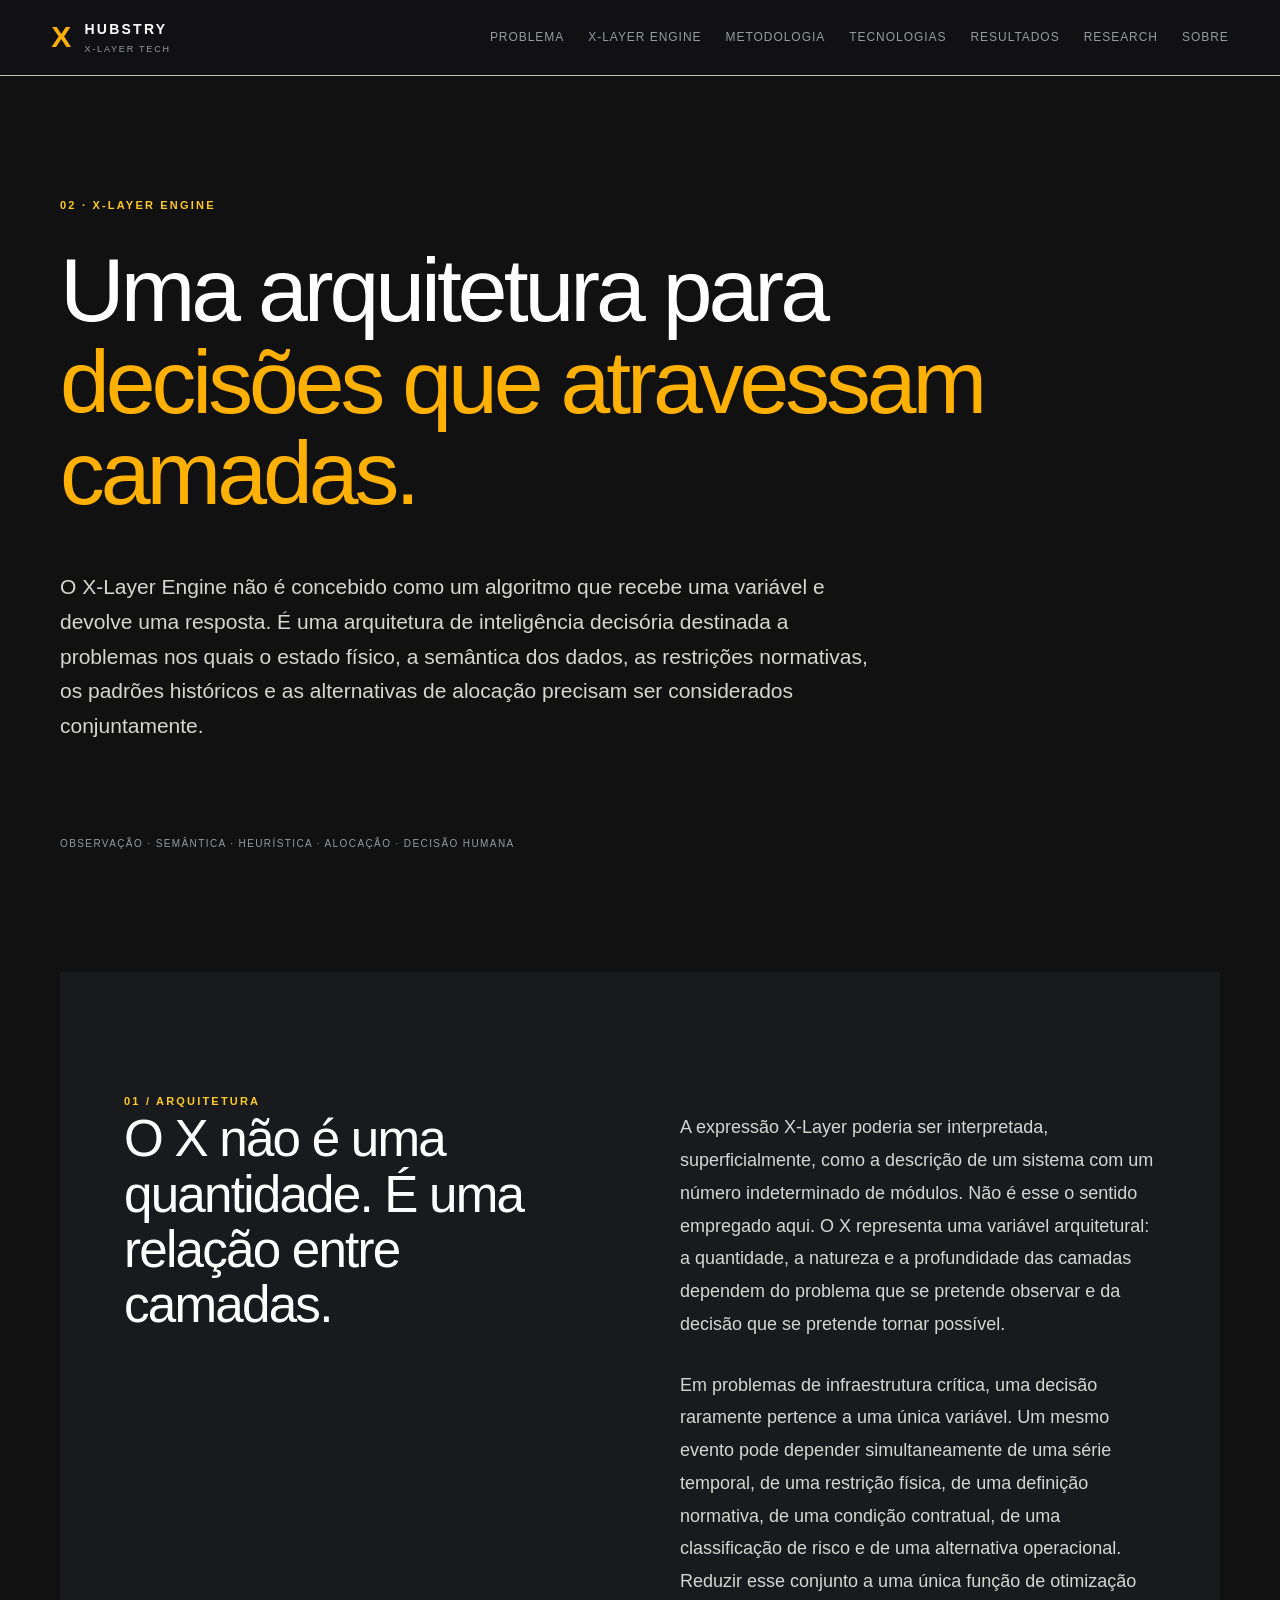
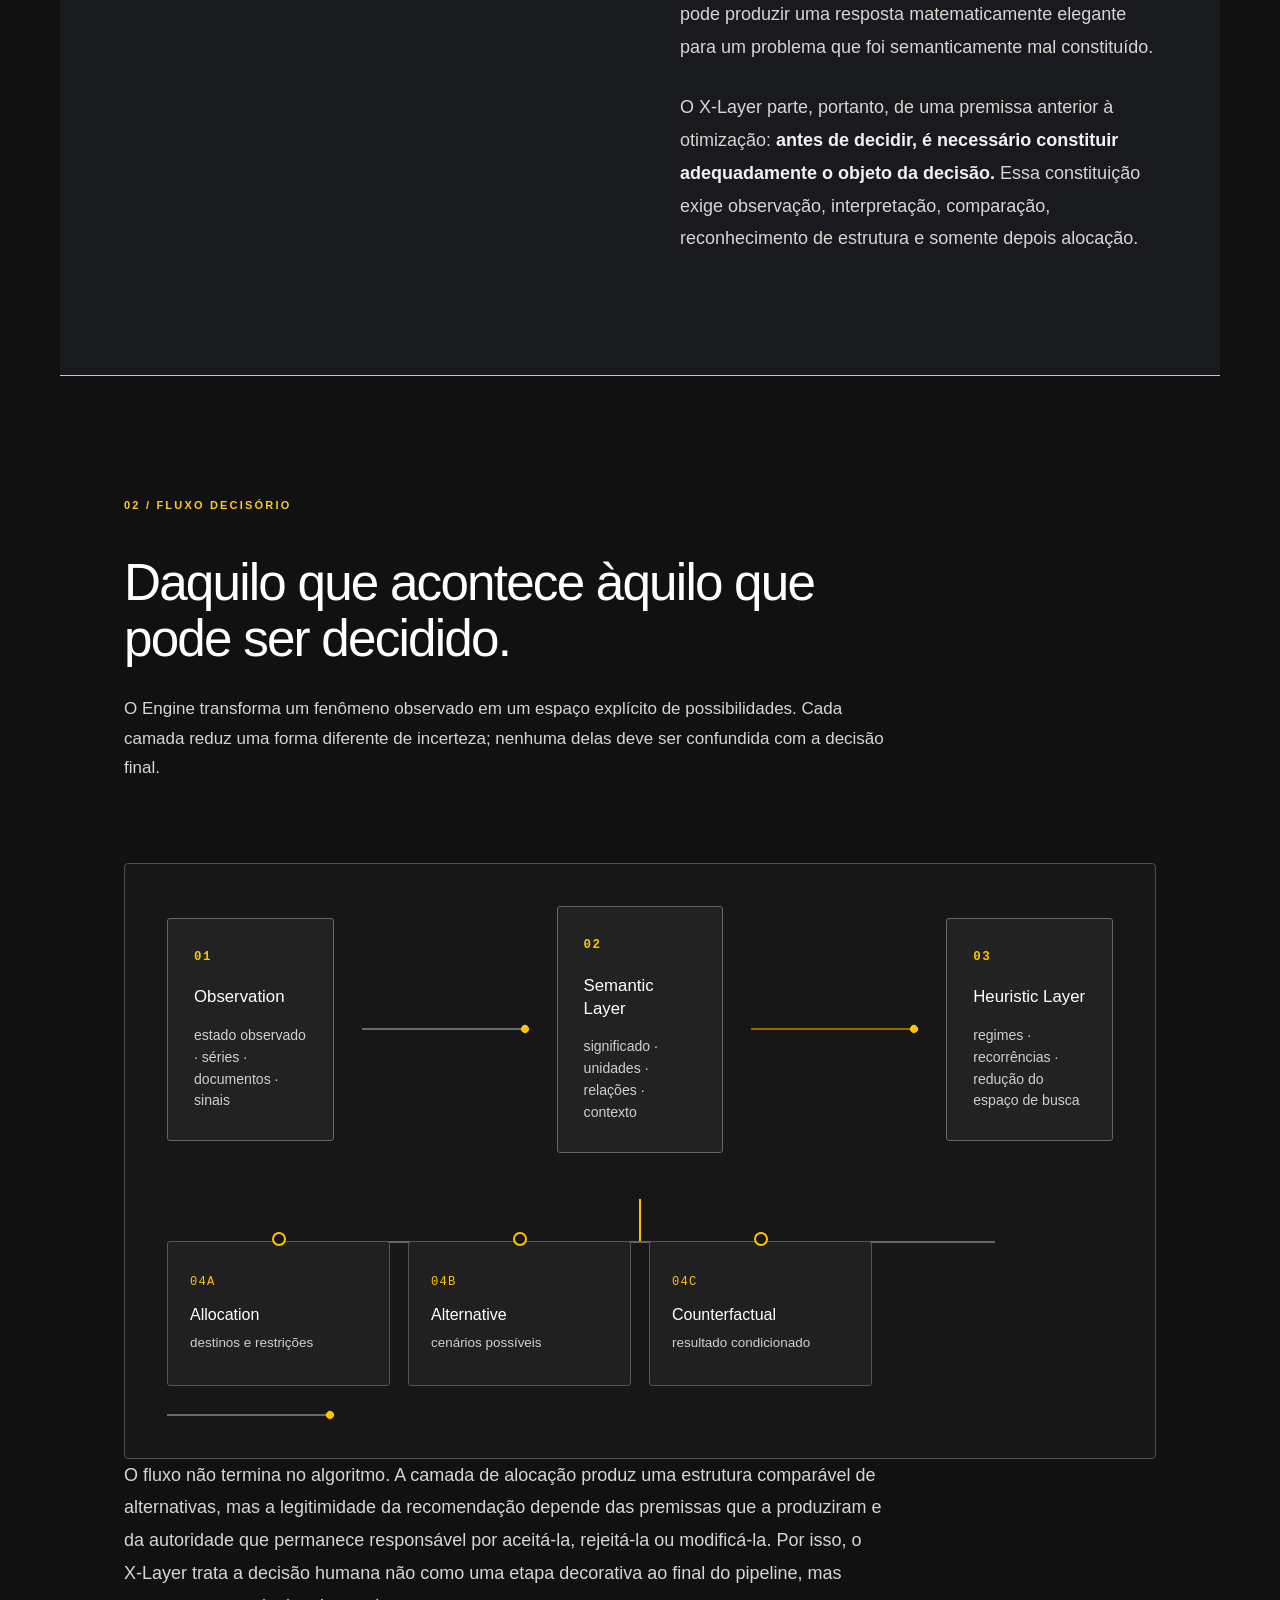
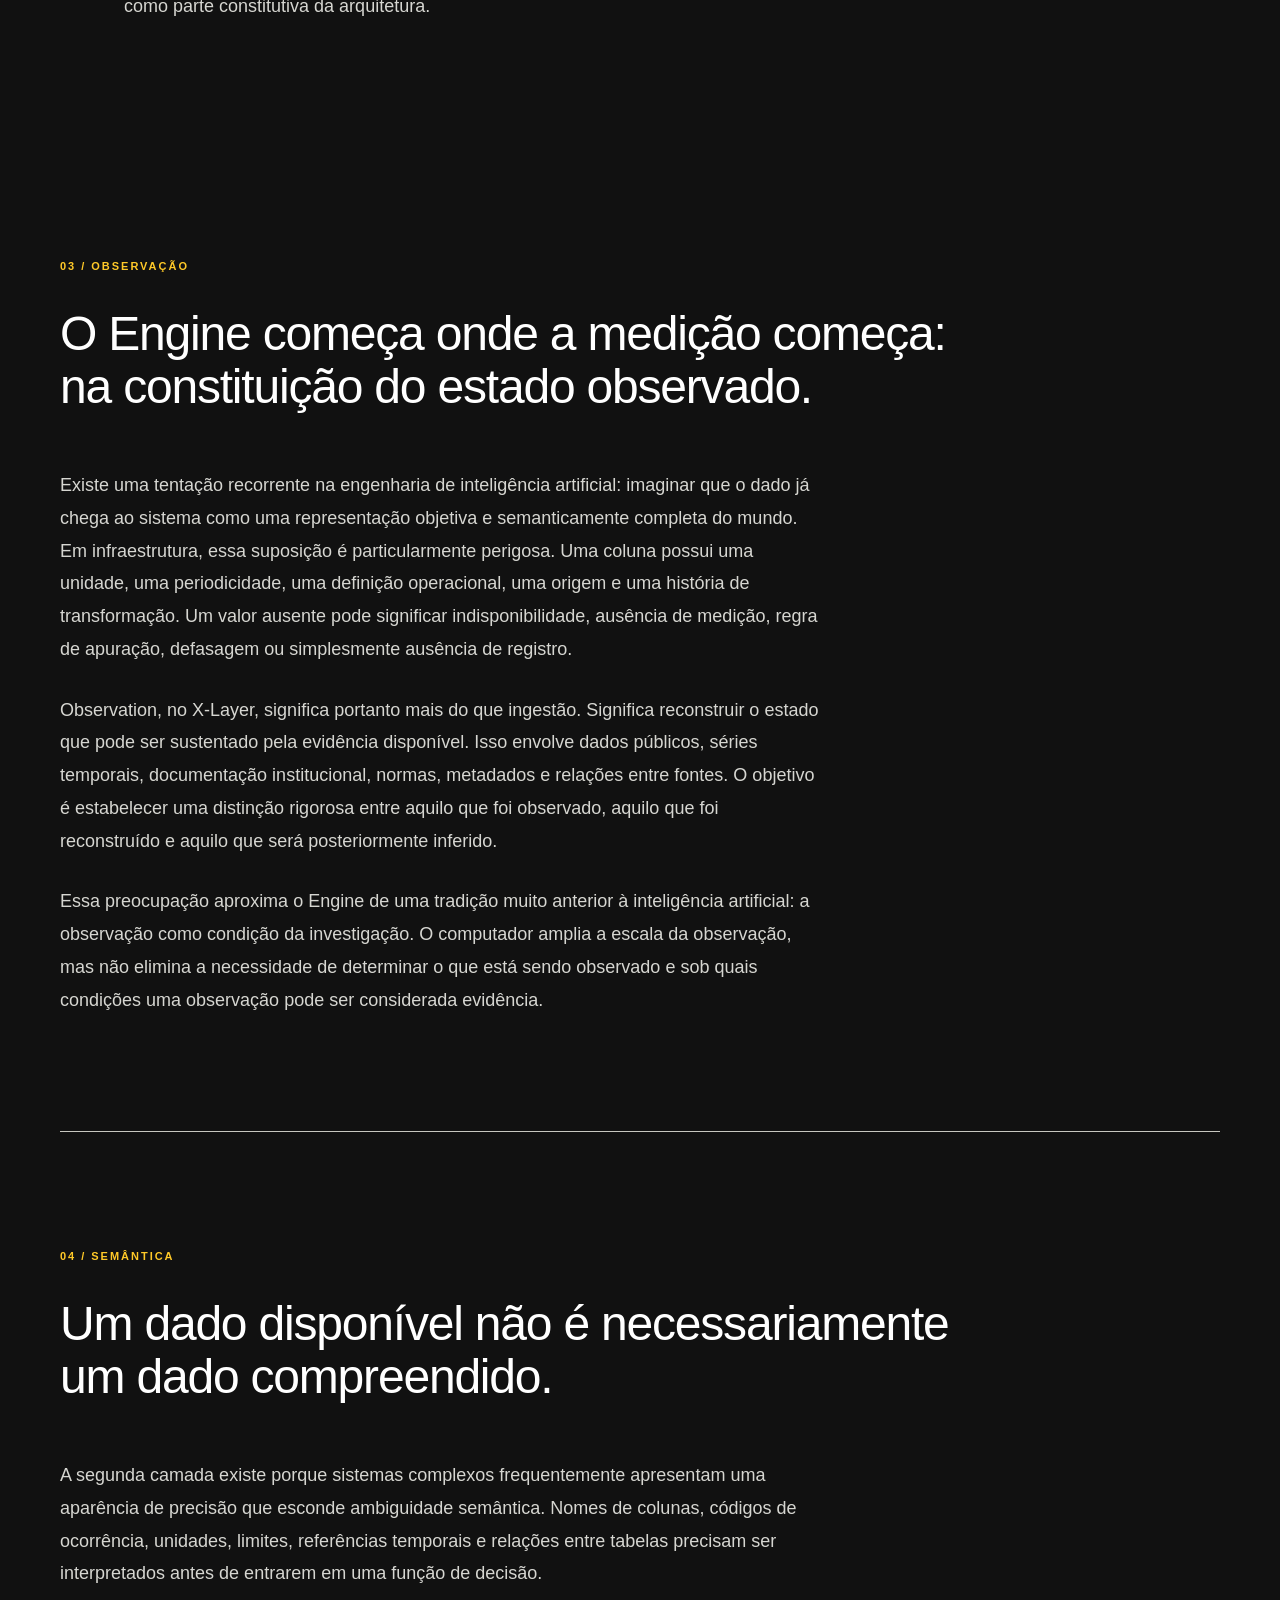
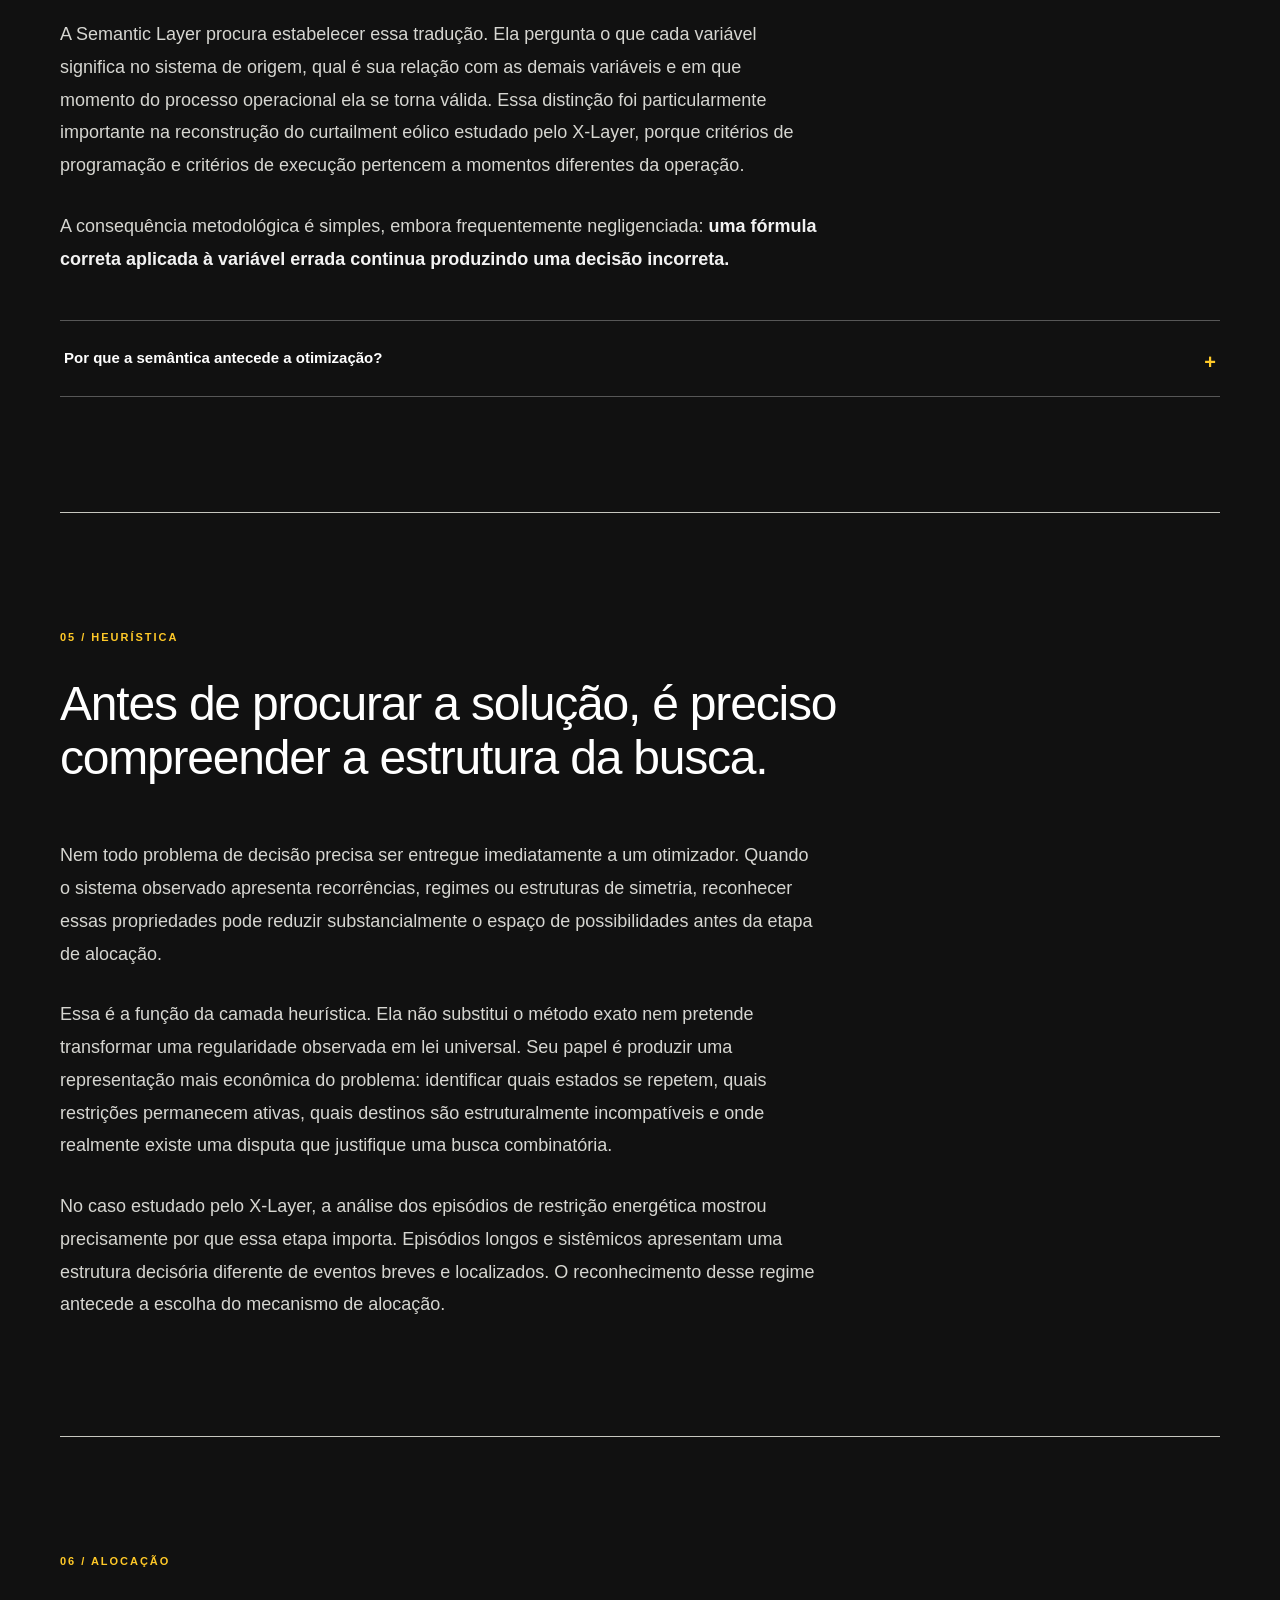
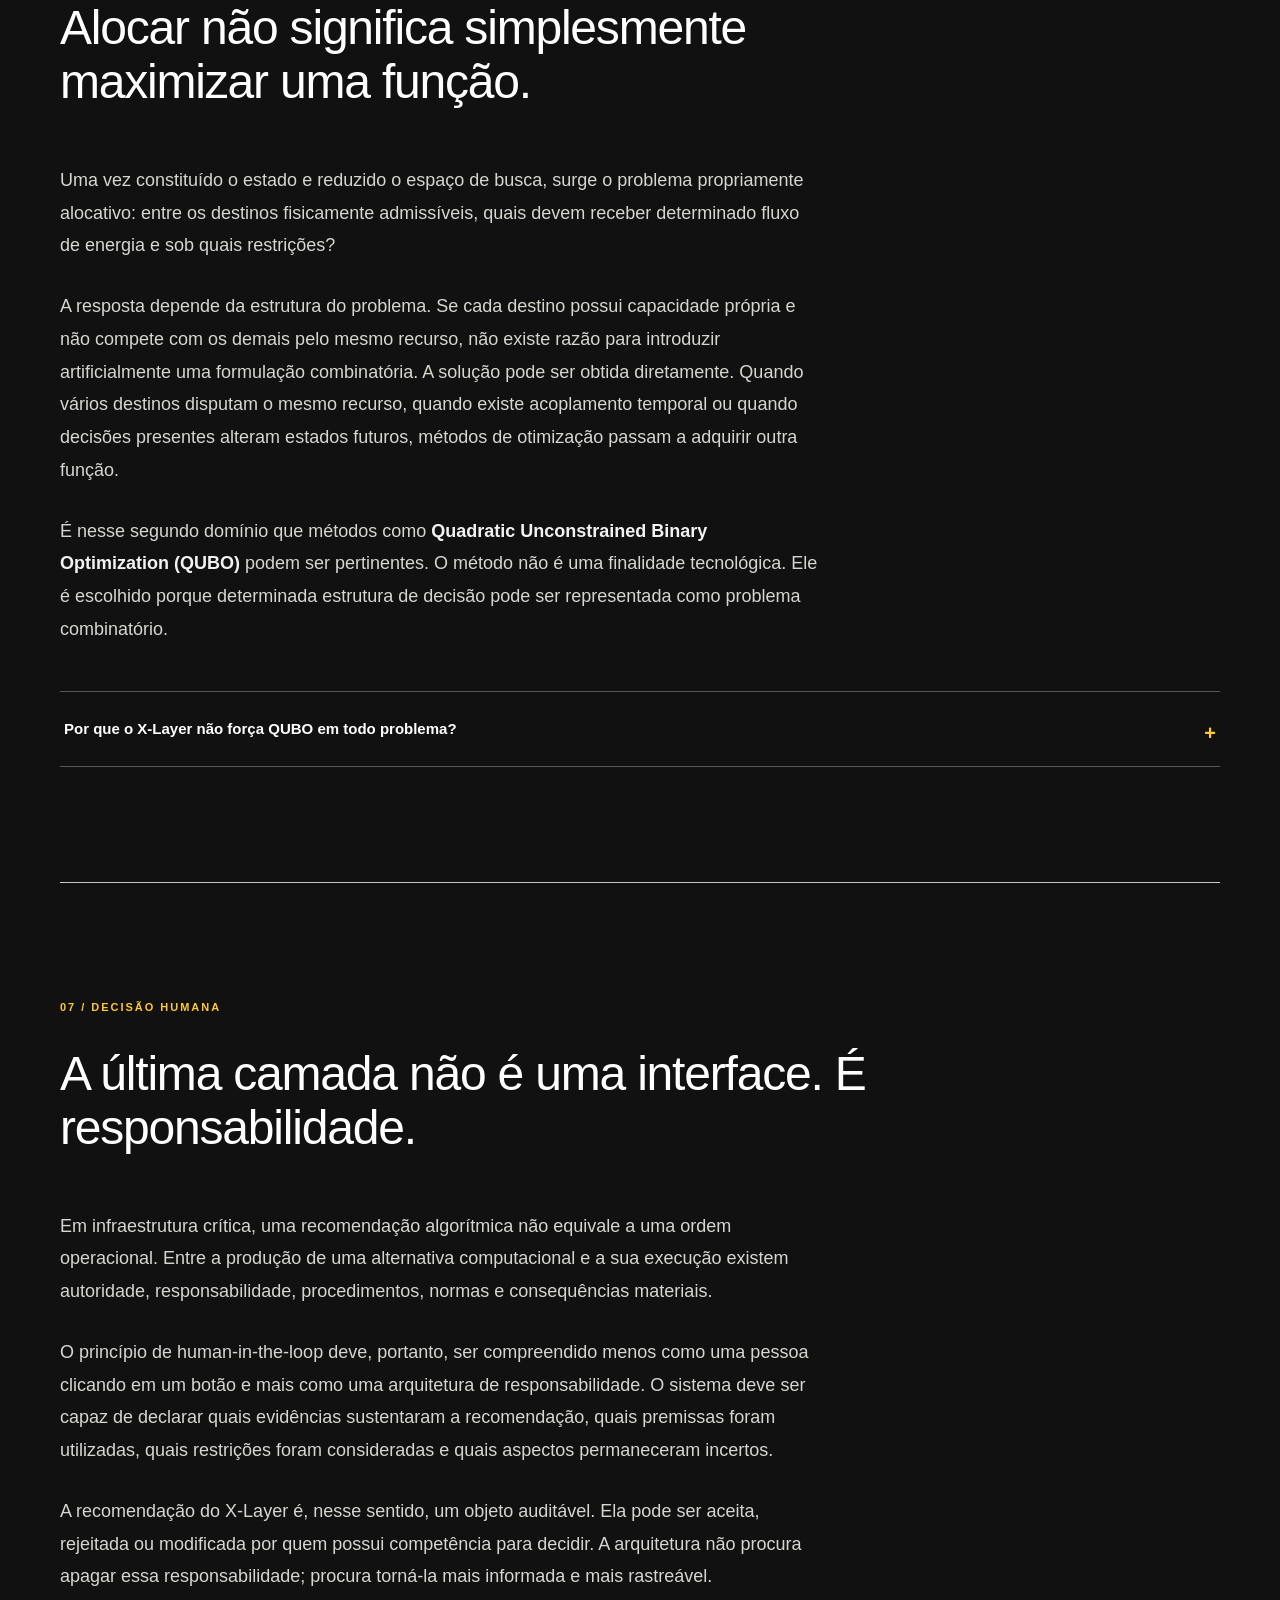
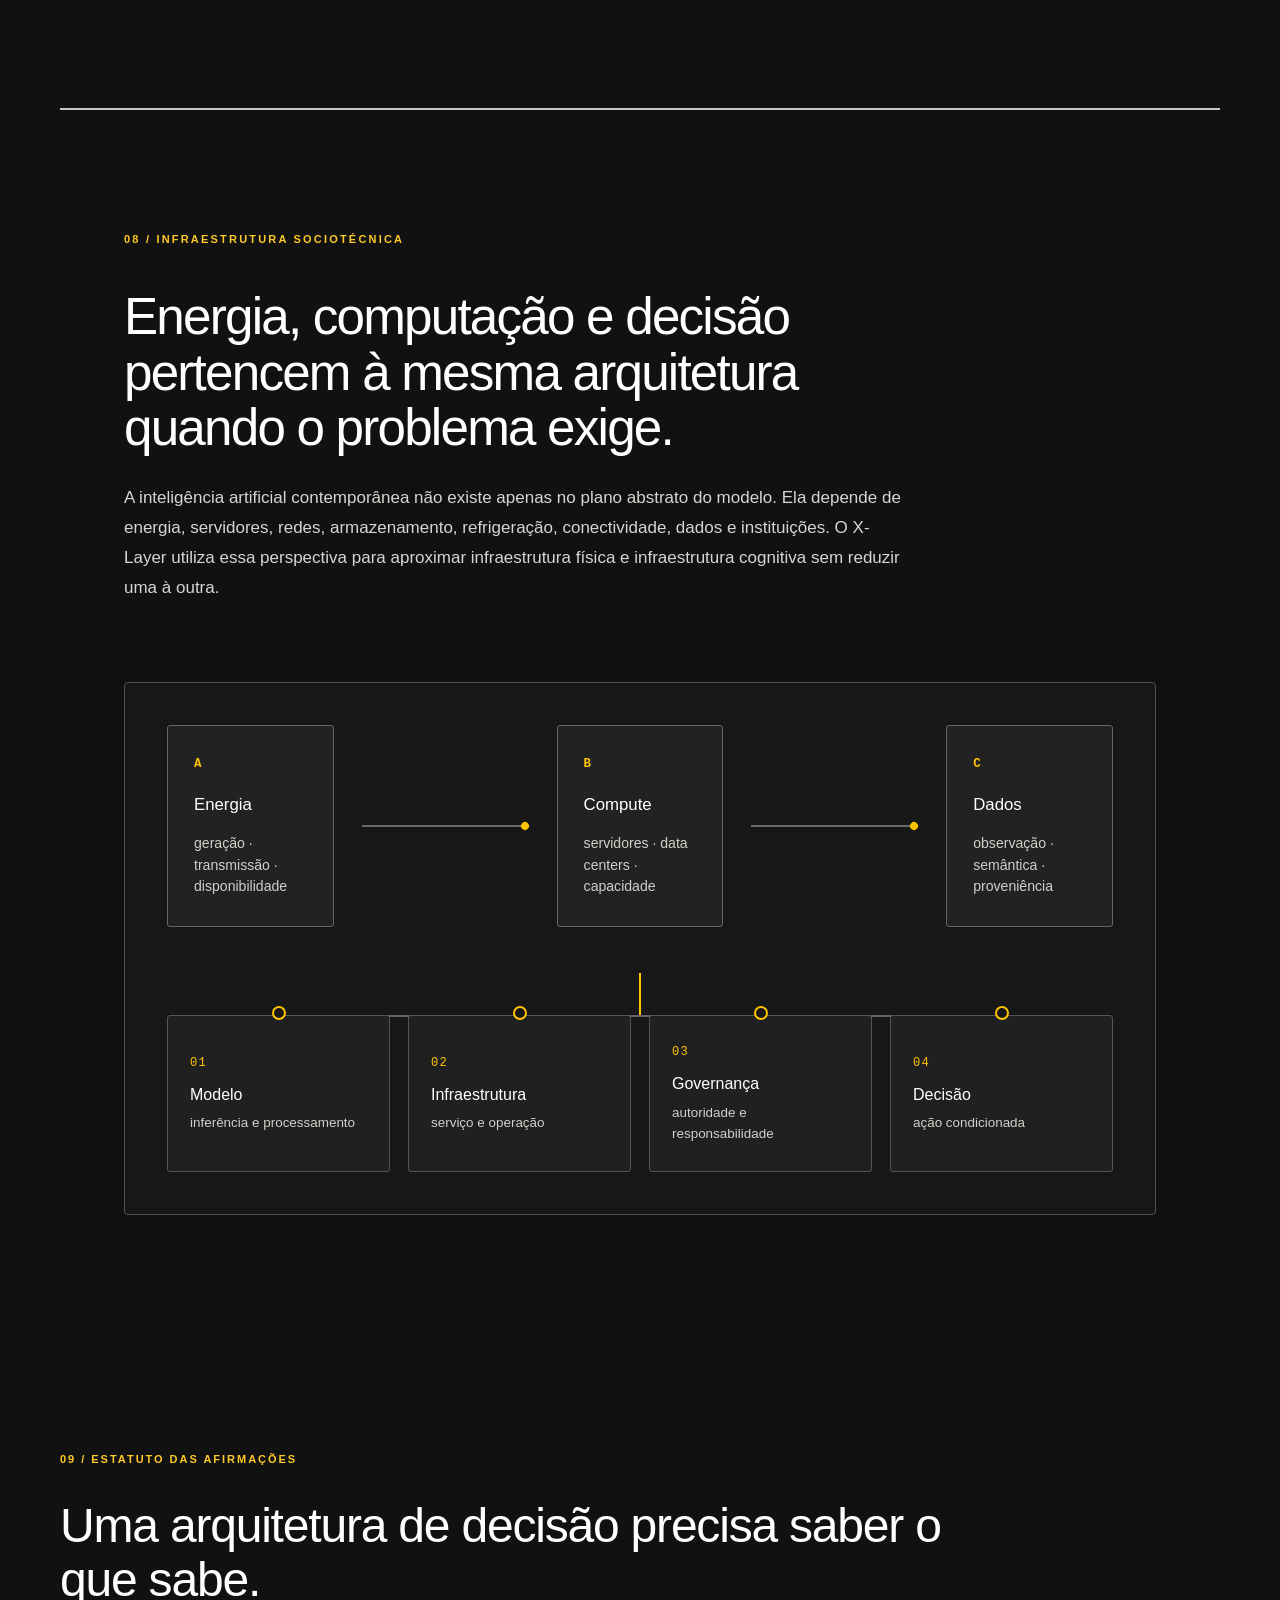
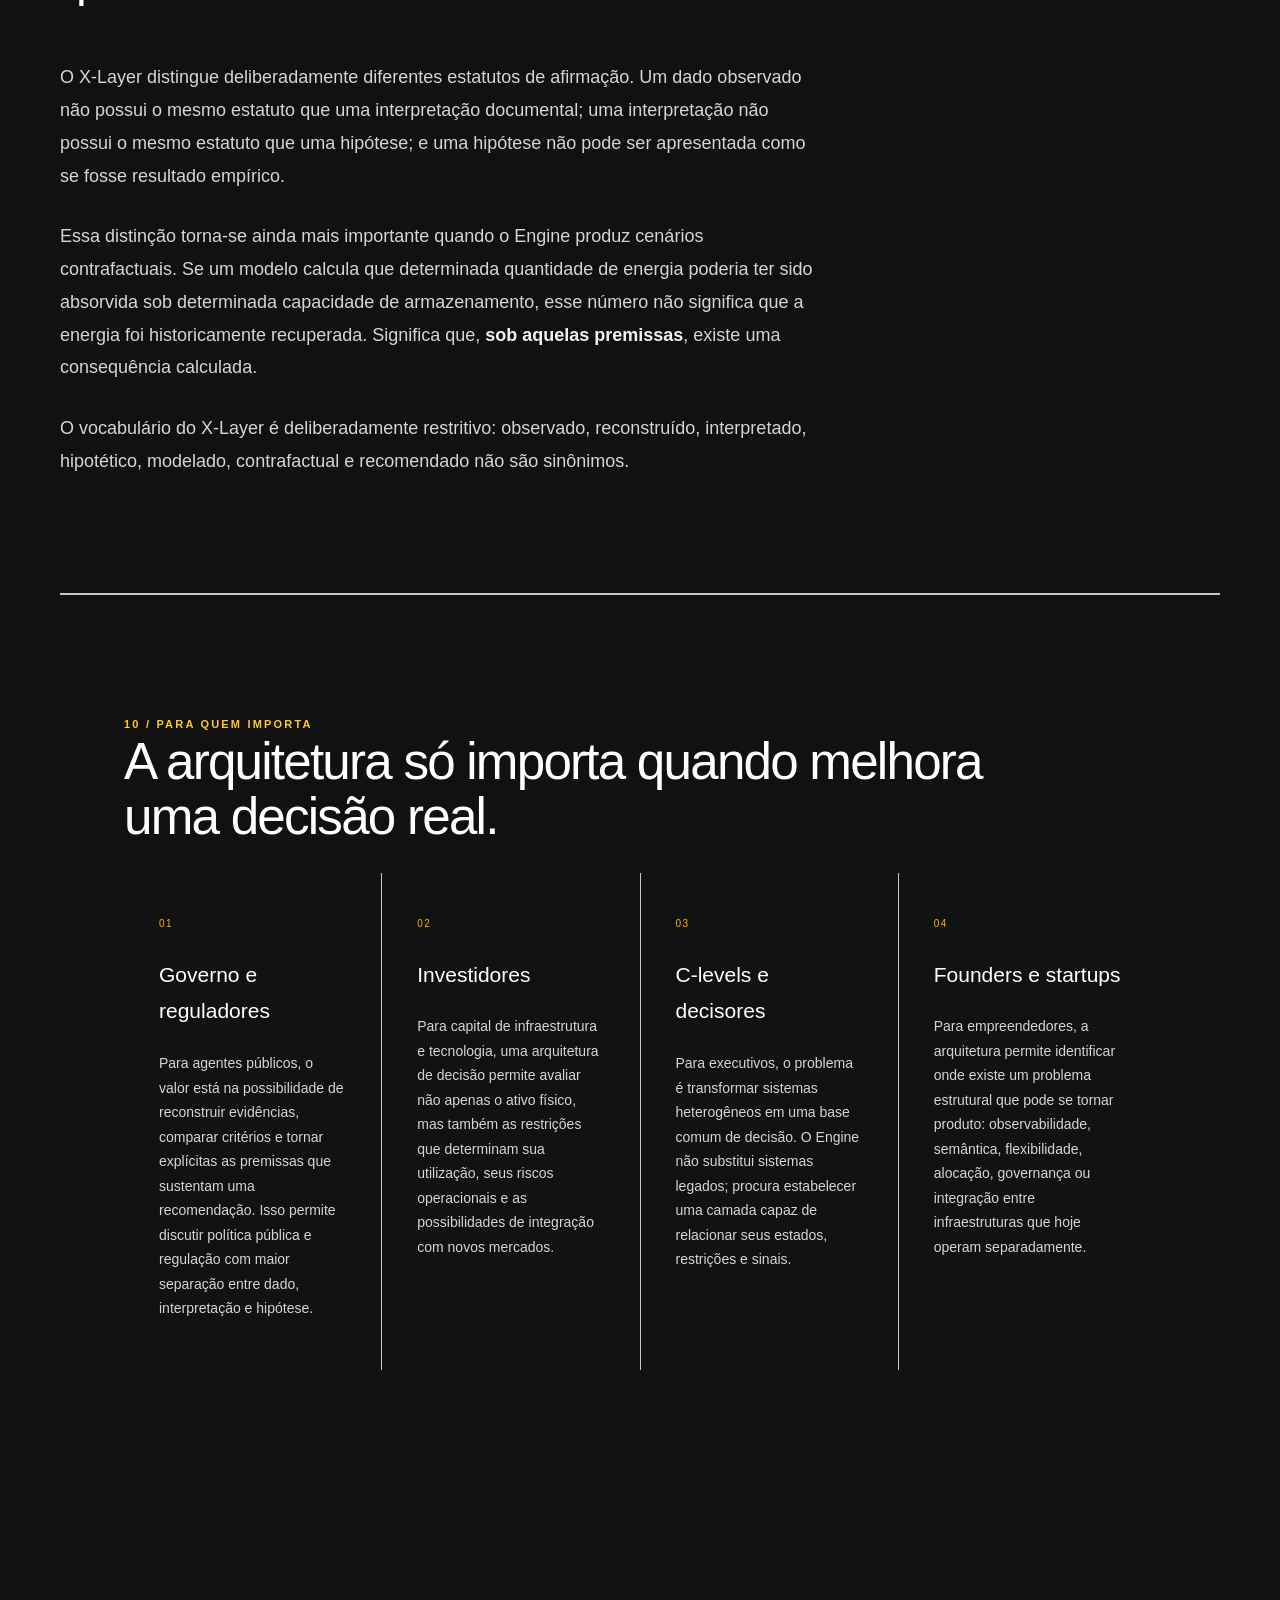
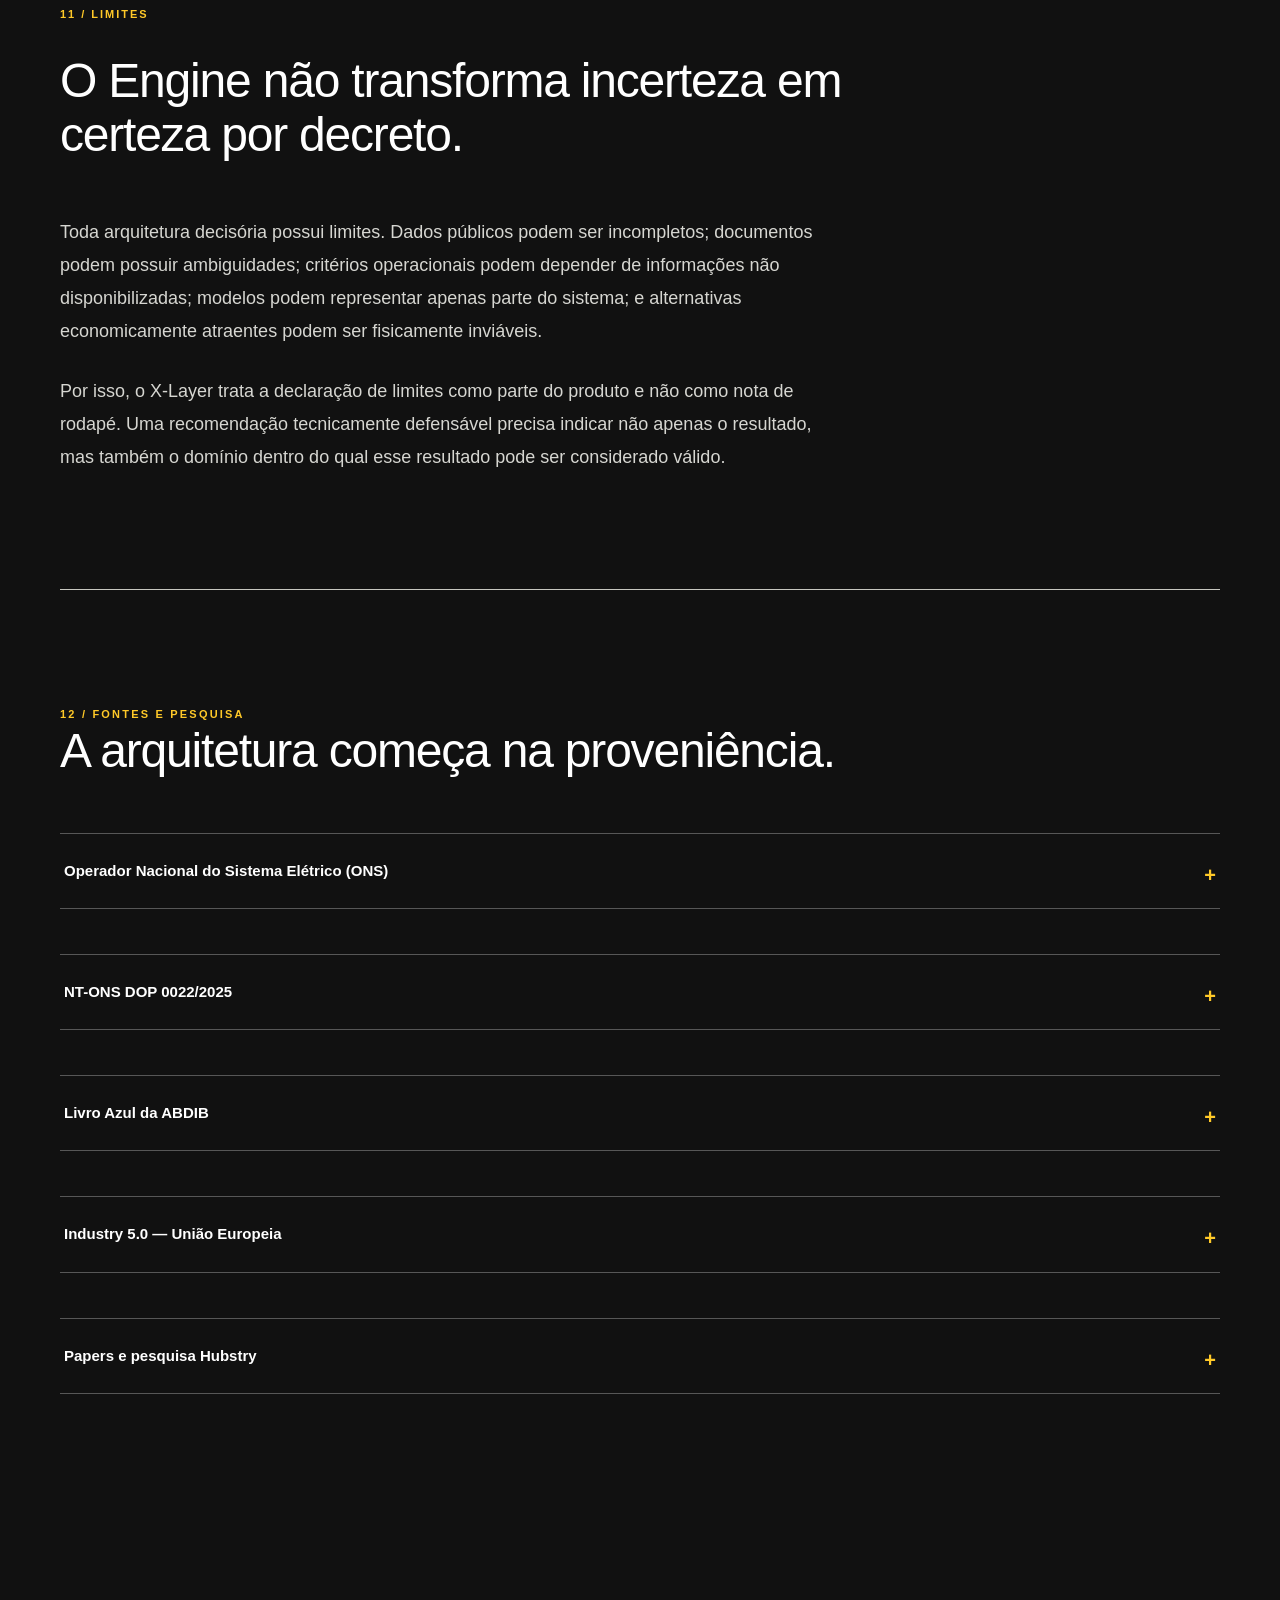
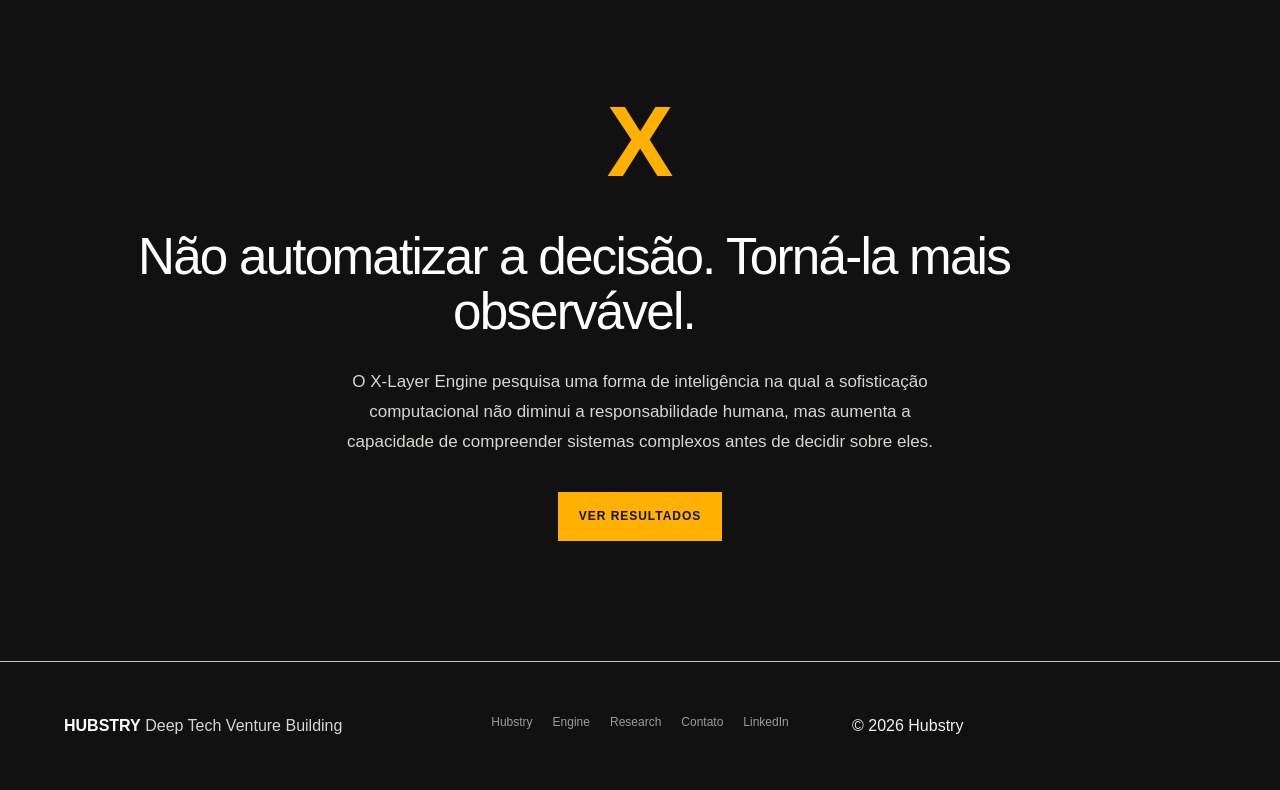
==== commit 684496d6: "fix: padroniza footer em todas as paginas conforme a home" ====
--- a/engine.html
+++ b/engine.html
@@ -1,4 +1,4 @@
-﻿<!DOCTYPE html>
+<!DOCTYPE html>
 <html lang="pt-BR">
 <head>
   <meta charset="UTF-8">
@@ -761,14 +761,11 @@
   </div>
 
   <div class="footer-links">
-    <a href="https://www.hubstry.dev" target="_blank" rel="noopener">
-      hubstry.dev
-    </a>
-
-    <a href="https://github.com/Hubstry-DeepTech/hubstry-xlayer-engine"
-       target="_blank" rel="noopener">
-      X-Layer Engine
-    </a>
+    <a href="https://www.hubstry.dev" target="_blank" rel="noopener">Hubstry</a>
+    <a href="https://github.com/Hubstry-DeepTech/hubstry-xlayer-engine" target="_blank" rel="noopener">Engine</a>
+    <a href="research.html">Research</a>
+    <a href="mailto:guilhermemachado.ceo@hubstry.dev">Contato</a>
+    <a href="https://www.linkedin.com/in/guilhermegoncalvesmachado/" target="_blank" rel="noopener">LinkedIn</a>
   </div>
 
   <div class="copyright">
--- a/css/style.css
+++ b/css/style.css
@@ -2215,3 +2215,7 @@
   margin-right: 0;
 }
 
+
+/* Seletor de idioma oculto ate a sprint de i18n. Remover este bloco para reativar. */
+.language-toggle { display: none !important; }
+
